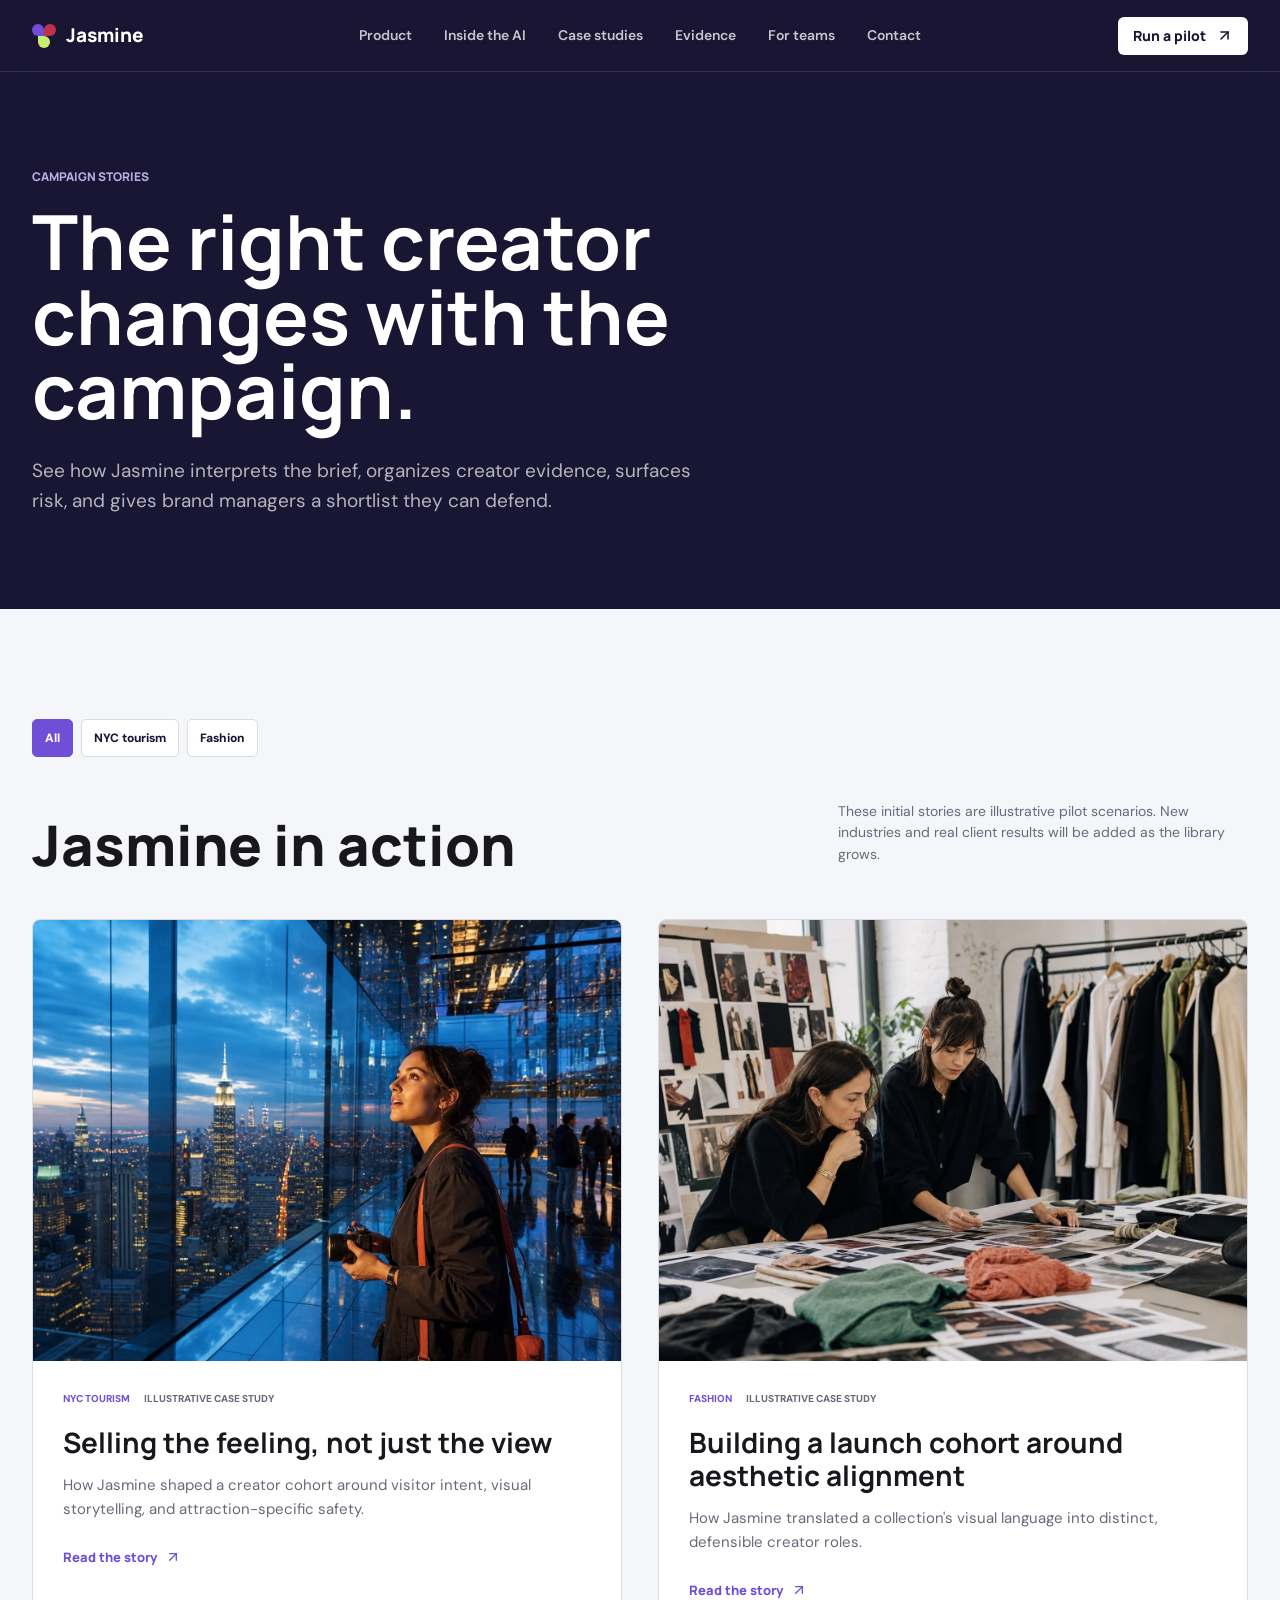
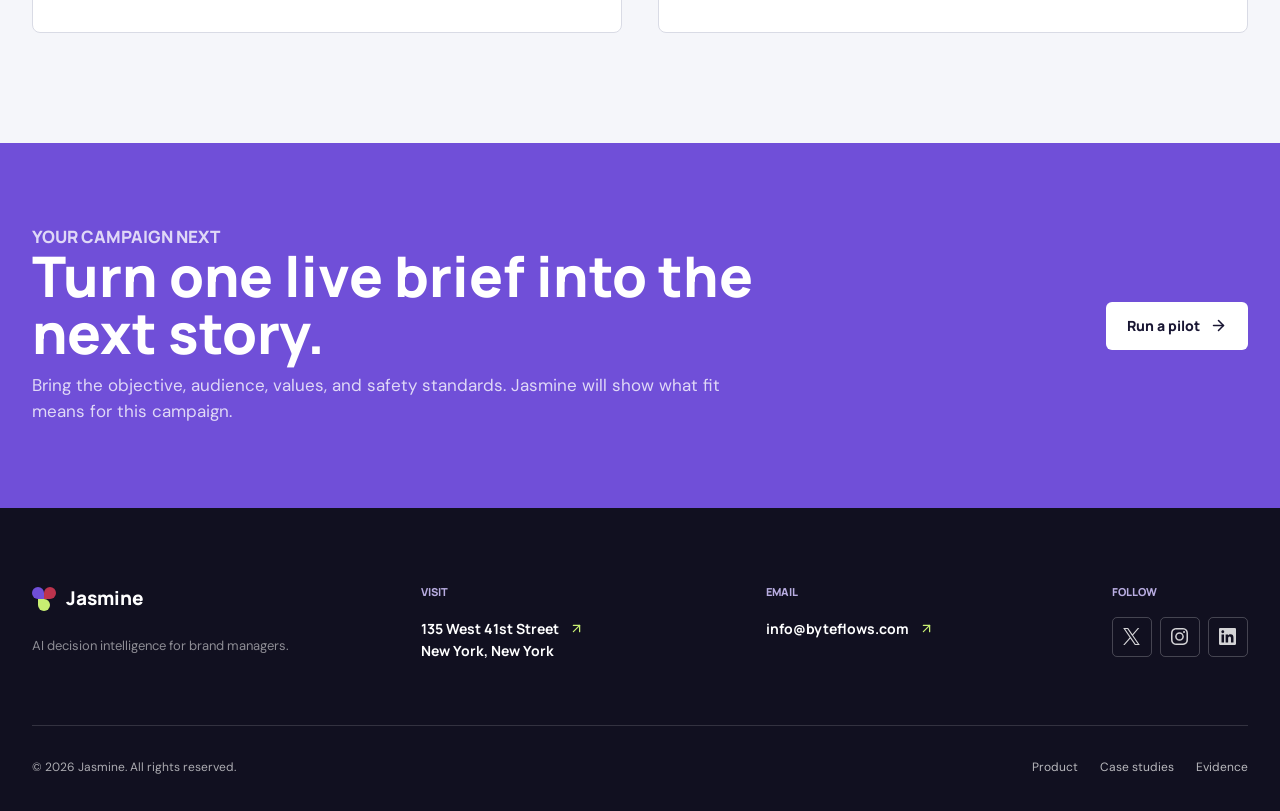
==== case-studies/index.html @ 97773540 "Add Jasmine case study library" ====
<!doctype html>
<html lang="en">
  <head>
    <meta charset="UTF-8" />
    <meta name="viewport" content="width=device-width, initial-scale=1.0" />
    <meta name="description" content="Explore illustrative Jasmine case studies showing how campaign context becomes an explainable creator shortlist." />
    <meta name="robots" content="index, follow" />
    <meta name="theme-color" content="#191633" />
    <meta property="og:type" content="website" />
    <meta property="og:title" content="Case Studies | Jasmine" />
    <meta property="og:description" content="Campaign stories about choosing creators for fit, audience relevance, and safety." />
    <meta property="og:image" content="https://ashehu.github.io/jasmine-ai/assets/case-studies/nyc-attraction-creator-fit.webp" />
    <meta name="twitter:card" content="summary_large_image" />
    <link rel="canonical" href="https://ashehu.github.io/jasmine-ai/case-studies/" />
    <title>Case Studies | Jasmine</title>
    <link rel="icon" href="data:image/svg+xml,%3Csvg xmlns='http://www.w3.org/2000/svg' viewBox='0 0 32 32'%3E%3Crect width='32' height='32' rx='6' fill='%23191633'/%3E%3Ccircle cx='12' cy='12' r='6' fill='%237c5ce6'/%3E%3Ccircle cx='21' cy='12' r='6' fill='%23e95770'/%3E%3Ccircle cx='16.5' cy='21' r='6' fill='%23c8ef72'/%3E%3C/svg%3E" />
    <link rel="preconnect" href="https://fonts.googleapis.com" />
    <link rel="preconnect" href="https://fonts.gstatic.com" crossorigin />
    <link href="https://fonts.googleapis.com/css2?family=DM+Sans:wght@400;500;600;700&amp;family=Manrope:wght@500;600;700;800&amp;display=swap" rel="stylesheet" />
    <link rel="stylesheet" href="../styles.css" />
    <script src="../assets/lucide.min.js" defer></script>
    <script src="../app.js" defer></script>
  </head>
  <body>
    <a class="skip-link" href="#cases">Skip to case studies</a>
    <header class="site-header" data-header>
      <a class="brand" href="../index.html" aria-label="Jasmine home">
        <span class="brand-mark" aria-hidden="true"><span></span><span></span><span></span></span>
        <span>Jasmine</span>
      </a>
      <button class="icon-button menu-button" type="button" data-menu-button aria-label="Open navigation" aria-expanded="false"><i data-lucide="menu"></i></button>
      <nav class="main-nav" data-nav aria-label="Primary navigation">
        <a href="../index.html#product">Product</a>
        <a href="../index.html#ai">Inside the AI</a>
        <a href="./" aria-current="page">Case studies</a>
        <a href="../index.html#evidence">Evidence</a>
        <a href="../index.html#partners">For teams</a>
        <a href="#contact">Contact</a>
      </nav>
      <a class="button button-small header-cta" href="mailto:info@byteflows.com?subject=Jasmine%20pilot%20request">Run a pilot <i data-lucide="arrow-up-right"></i></a>
    </header>

    <main>
      <section class="case-library-hero" aria-labelledby="library-title">
        <p class="eyebrow">Campaign stories</p>
        <h1 id="library-title">The right creator changes with the campaign.</h1>
        <p>See how Jasmine interprets the brief, organizes creator evidence, surfaces risk, and gives brand managers a shortlist they can defend.</p>
      </section>

      <section class="case-library-section" id="cases" aria-labelledby="cases-title">
        <div class="case-filter-bar" aria-label="Case-study industries">
          <a href="#cases">All</a>
          <a href="#tourism">NYC tourism</a>
          <a href="#fashion">Fashion</a>
        </div>

        <div class="case-library-intro reveal">
          <h2 id="cases-title">Jasmine in action</h2>
          <p>These initial stories are illustrative pilot scenarios. New industries and real client results will be added as the library grows.</p>
        </div>

        <div class="case-library-grid">
          <article class="case-card reveal" id="tourism">
            <a class="case-card-image" href="nyc-tourism.html" aria-label="Read the NYC tourism case study">
              <img src="../assets/case-studies/nyc-attraction-creator-fit.webp" alt="A visual storyteller inside a fictional immersive New York City attraction at blue hour" width="1448" height="1086" />
            </a>
            <div class="case-card-copy">
              <div class="case-card-meta"><span>NYC tourism</span><span>Illustrative case study</span></div>
              <h3><a href="nyc-tourism.html">Selling the feeling, not just the view</a></h3>
              <p>How Jasmine shaped a creator cohort around visitor intent, visual storytelling, and attraction-specific safety.</p>
              <a class="text-link" href="nyc-tourism.html">Read the story <i data-lucide="arrow-up-right"></i></a>
            </div>
          </article>

          <article class="case-card reveal" id="fashion">
            <a class="case-card-image" href="fashion.html" aria-label="Read the fashion case study">
              <img src="../assets/case-studies/fashion-aesthetic-fit.webp" alt="A fashion brand team reviewing creator portfolios and campaign imagery in a working studio" width="1448" height="1086" />
            </a>
            <div class="case-card-copy">
              <div class="case-card-meta"><span>Fashion</span><span>Illustrative case study</span></div>
              <h3><a href="fashion.html">Building a launch cohort around aesthetic alignment</a></h3>
              <p>How Jasmine translated a collection's visual language into distinct, defensible creator roles.</p>
              <a class="text-link" href="fashion.html">Read the story <i data-lucide="arrow-up-right"></i></a>
            </div>
          </article>
        </div>
      </section>

      <section class="case-next-section" aria-labelledby="library-cta-title">
        <div>
          <p class="eyebrow">Your campaign next</p>
          <h2 id="library-cta-title">Turn one live brief into the next story.</h2>
          <p>Bring the objective, audience, values, and safety standards. Jasmine will show what fit means for this campaign.</p>
        </div>
        <div class="case-next-actions">
          <a class="button button-light" href="mailto:info@byteflows.com?subject=Jasmine%20pilot%20request">Run a pilot <i data-lucide="arrow-right"></i></a>
        </div>
      </section>
    </main>

    <footer class="site-footer" id="contact">
      <div class="footer-main">
        <div class="footer-intro">
          <a class="brand footer-brand" href="../index.html"><span class="brand-mark" aria-hidden="true"><span></span><span></span><span></span></span><span>Jasmine</span></a>
          <p>AI decision intelligence for brand managers.</p>
        </div>
        <div class="footer-contact">
          <span class="footer-label">Visit</span>
          <a href="https://www.google.com/maps/search/?api=1&amp;query=135+West+41st+Street+New+York+New+York" target="_blank" rel="noreferrer"><address>135 West 41st Street<br />New York, New York</address><i data-lucide="arrow-up-right"></i></a>
        </div>
        <div class="footer-contact">
          <span class="footer-label">Email</span>
          <a href="mailto:info@byteflows.com">info@byteflows.com <i data-lucide="arrow-up-right"></i></a>
        </div>
        <div class="footer-social">
          <span class="footer-label">Follow</span>
          <div class="social-links" aria-label="Social media">
            <a href="https://x.com/jasmine_ai_fit" target="_blank" rel="noreferrer" aria-label="X"><img src="../assets/social-x.svg" alt="" /></a>
            <a href="https://www.instagram.com/jasmine_fit_ai/" target="_blank" rel="noreferrer" aria-label="Instagram"><img src="../assets/social-instagram.svg" alt="" /></a>
            <a href="https://www.linkedin.com/company/jasmine-fit-ai" target="_blank" rel="noreferrer" aria-label="LinkedIn"><img src="../assets/social-linkedin.svg" alt="" /></a>
          </div>
        </div>
      </div>
      <div class="footer-bottom">
        <p>&copy; 2026 Jasmine. All rights reserved.</p>
        <div><a href="../index.html#product">Product</a><a href="./">Case studies</a><a href="../index.html#evidence">Evidence</a></div>
      </div>
    </footer>
  </body>
</html>
---- styles.css ----
:root {
  --ink: #191633;
  --ink-soft: #2d2854;
  --purple: #704fd8;
  --purple-light: #b8ace0;
  --coral: #bd334d;
  --lime: #c8ef72;
  --paper: #f5f6fa;
  --white: #ffffff;
  --line: #d9dbe5;
  --muted: #69697a;
  --black: #17171d;
  --radius: 8px;
  --page: 1240px;
  --shadow: 0 22px 70px rgba(22, 18, 50, 0.15);
}

* {
  box-sizing: border-box;
}

html {
  scroll-behavior: smooth;
  scroll-padding-top: 78px;
}

body {
  margin: 0;
  background: var(--paper);
  color: var(--black);
  font-family: "DM Sans", Arial, sans-serif;
  font-size: 16px;
  line-height: 1.5;
  letter-spacing: 0;
}

body.dialog-open {
  overflow: hidden;
}

.skip-link {
  position: fixed;
  z-index: 100;
  top: 10px;
  left: 10px;
  padding: 10px 14px;
  color: var(--ink);
  background: var(--lime);
  border-radius: 4px;
  font-size: 13px;
  font-weight: 800;
  transform: translateY(-160%);
  transition: transform 140ms ease;
}

.skip-link:focus {
  transform: translateY(0);
}

button,
input,
select {
  font: inherit;
}

button,
a {
  -webkit-tap-highlight-color: transparent;
}

a {
  color: inherit;
  text-decoration: none;
}

button {
  color: inherit;
}

img {
  display: block;
  max-width: 100%;
}

h1,
h2,
h3,
p {
  margin-top: 0;
}

h1,
h2,
h3,
.brand,
.button,
.fit-score,
.stat-row strong,
.economics-row strong,
.market-proof strong {
  font-family: "Manrope", Arial, sans-serif;
  letter-spacing: 0;
}

h2 {
  margin-bottom: 24px;
  font-size: 56px;
  line-height: 1.02;
  font-weight: 800;
}

h3 {
  margin-bottom: 8px;
  font-size: 20px;
  line-height: 1.2;
}

.site-header {
  position: fixed;
  z-index: 50;
  top: 0;
  left: 0;
  display: grid;
  grid-template-columns: 1fr auto 1fr;
  align-items: center;
  width: 100%;
  min-height: 72px;
  padding: 0 32px;
  color: var(--white);
  background: rgba(25, 22, 51, 0.92);
  border-bottom: 1px solid rgba(255, 255, 255, 0.12);
  backdrop-filter: blur(16px);
  transition: min-height 180ms ease, background 180ms ease;
}

.site-header.scrolled {
  min-height: 62px;
  background: rgba(25, 22, 51, 0.98);
}

.brand {
  display: inline-flex;
  align-items: center;
  width: max-content;
  gap: 10px;
  font-size: 19px;
  font-weight: 800;
}

.brand-mark {
  position: relative;
  display: inline-block;
  width: 24px;
  height: 24px;
}

.brand-mark span {
  position: absolute;
  display: block;
  width: 12px;
  height: 12px;
  background: var(--purple);
}

.brand-mark span:nth-child(1) {
  top: 0;
  left: 0;
  border-radius: 50% 50% 0 50%;
}

.brand-mark span:nth-child(2) {
  right: 0;
  top: 0;
  border-radius: 50% 50% 50% 0;
  background: var(--coral);
}

.brand-mark span:nth-child(3) {
  left: 6px;
  bottom: 0;
  border-radius: 0 50% 50% 50%;
  background: var(--lime);
}

.main-nav {
  display: flex;
  align-items: center;
  gap: 32px;
  font-size: 14px;
  font-weight: 600;
}

.main-nav a {
  position: relative;
  padding: 8px 0;
  color: rgba(255, 255, 255, 0.76);
}

.main-nav a::after {
  position: absolute;
  right: 0;
  bottom: 2px;
  left: 0;
  height: 2px;
  content: "";
  background: var(--lime);
  transform: scaleX(0);
  transform-origin: left;
  transition: transform 180ms ease;
}

.main-nav a:hover,
.main-nav a:focus-visible {
  color: var(--white);
}

.main-nav a:hover::after,
.main-nav a:focus-visible::after {
  transform: scaleX(1);
}

.header-cta {
  justify-self: end;
}

.button {
  display: inline-flex;
  align-items: center;
  justify-content: center;
  min-height: 48px;
  padding: 0 20px;
  border: 1px solid transparent;
  border-radius: 6px;
  font-size: 14px;
  font-weight: 800;
  line-height: 1;
  cursor: pointer;
  transition: transform 180ms ease, background 180ms ease, border-color 180ms ease, color 180ms ease;
}

.button svg {
  width: 17px;
  height: 17px;
  margin-left: 10px;
  stroke-width: 2.2;
}

.button:hover {
  transform: translateY(-2px);
}

.button:focus-visible,
.icon-button:focus-visible,
.main-nav a:focus-visible,
summary:focus-visible,
.creator-summary:focus-visible {
  outline: 3px solid var(--lime);
  outline-offset: 3px;
}

.button-small {
  min-height: 38px;
  padding: 0 14px;
  color: var(--ink);
  background: var(--white);
}

.button-primary {
  color: var(--white);
  background: var(--purple);
}

.button-primary:hover {
  background: #6c4dd6;
}

.button-quiet {
  color: var(--white);
  background: transparent;
  border-color: rgba(255, 255, 255, 0.38);
}

.button-quiet:hover {
  border-color: var(--white);
}

.button-light {
  color: var(--ink);
  background: var(--white);
}

.button-secondary {
  color: var(--ink);
  background: var(--paper);
  border-color: var(--line);
}

.icon-button {
  display: inline-grid;
  width: 38px;
  height: 38px;
  padding: 0;
  place-items: center;
  background: transparent;
  border: 1px solid var(--line);
  border-radius: 6px;
  cursor: pointer;
}

.icon-button svg {
  width: 18px;
  height: 18px;
}

.menu-button {
  display: none;
  color: var(--white);
  border-color: rgba(255, 255, 255, 0.22);
}

.hero {
  position: relative;
  display: flex;
  min-height: 780px;
  padding: 150px 32px 112px;
  overflow: hidden;
  color: var(--white);
  background: var(--ink);
  align-items: center;
}

.hero::before,
.hero::after {
  position: absolute;
  content: "";
  pointer-events: none;
}

.hero::before {
  top: 72px;
  right: 8%;
  width: 1px;
  height: 100%;
  background: rgba(255, 255, 255, 0.09);
}

.hero::after {
  top: 42%;
  right: 0;
  width: 42%;
  height: 1px;
  background: rgba(255, 255, 255, 0.09);
}

.hero-rule {
  position: absolute;
  top: 72px;
  left: 0;
  width: 10px;
  height: calc(100% - 72px);
  background: var(--purple);
}

.hero-inner {
  position: relative;
  z-index: 1;
  display: grid;
  grid-template-columns: minmax(0, 1.25fr) minmax(360px, 0.75fr);
  gap: 96px;
  width: min(100%, var(--page));
  margin: 0 auto;
  align-items: end;
}

.eyebrow {
  margin-bottom: 20px;
  color: var(--purple-light);
  font-family: "Manrope", Arial, sans-serif;
  font-size: 12px;
  font-weight: 800;
  line-height: 1.2;
  text-transform: uppercase;
}

.eyebrow-dark {
  color: var(--purple);
}

.eyebrow-coral {
  color: var(--coral);
}

.hero h1 {
  margin: 0;
  font-size: 110px;
  font-weight: 800;
  line-height: 0.9;
}

.hero-statement {
  max-width: 760px;
  margin: 30px 0 22px;
  font-family: "Manrope", Arial, sans-serif;
  font-size: 48px;
  font-weight: 700;
  line-height: 1.04;
}

.hero-summary {
  max-width: 680px;
  margin-bottom: 34px;
  color: rgba(255, 255, 255, 0.7);
  font-size: 18px;
  line-height: 1.6;
}

.hero-actions {
  display: flex;
  gap: 12px;
  flex-wrap: wrap;
}

.hero-signal {
  display: grid;
  border-top: 1px solid rgba(255, 255, 255, 0.16);
}

.hero-signal div {
  display: grid;
  grid-template-columns: 48px 1fr;
  min-height: 86px;
  padding: 20px 0;
  border-bottom: 1px solid rgba(255, 255, 255, 0.16);
  align-items: center;
}

.hero-signal span {
  color: var(--purple-light);
  font-size: 13px;
  font-weight: 700;
}

.hero-signal strong {
  font-family: "Manrope", Arial, sans-serif;
  font-size: 20px;
}

.hero-next {
  position: absolute;
  z-index: 2;
  right: 32px;
  bottom: 0;
  display: flex;
  min-width: 340px;
  min-height: 62px;
  padding: 0 22px;
  color: var(--ink);
  background: var(--lime);
  align-items: center;
  justify-content: space-between;
  font-family: "Manrope", Arial, sans-serif;
  font-size: 14px;
  font-weight: 800;
}

.hero-next svg {
  width: 18px;
}

.product-section {
  padding: 110px 32px 120px;
  background: var(--paper);
}

.section-heading,
.evidence-header,
.workflow-heading {
  width: min(100%, var(--page));
  margin: 0 auto 48px;
}

.section-heading {
  display: grid;
  grid-template-columns: 1.3fr 0.7fr;
  gap: 80px;
  align-items: end;
}

.section-heading .eyebrow {
  grid-column: 1 / -1;
  margin-bottom: -42px;
}

.section-heading h2 {
  margin-bottom: 0;
}

.section-heading > p:last-child {
  margin-bottom: 8px;
  color: var(--muted);
  font-size: 18px;
  line-height: 1.55;
}

.product-shell {
  width: min(100%, var(--page));
  margin: 0 auto;
  overflow: hidden;
  background: var(--white);
  border: 1px solid #cfd1dc;
  border-radius: var(--radius);
  box-shadow: var(--shadow);
}

.demo-note {
  width: min(100%, var(--page));
  margin: 16px auto 0;
  color: var(--muted);
  font-size: 11px;
  text-align: right;
}

.product-topbar {
  display: flex;
  min-height: 58px;
  padding: 0 22px;
  color: var(--white);
  background: var(--ink);
  align-items: center;
  justify-content: space-between;
}

.product-brand,
.workspace-status {
  display: flex;
  align-items: center;
}

.product-brand {
  gap: 10px;
  font-family: "Manrope", Arial, sans-serif;
  font-size: 14px;
  font-weight: 700;
}

.product-mark {
  width: 18px;
  height: 18px;
  background: var(--purple);
  border: 5px solid #aa98ee;
  border-radius: 50%;
}

.workspace-status {
  gap: 8px;
  color: rgba(255, 255, 255, 0.72);
  font-size: 12px;
}

.workspace-status span {
  width: 8px;
  height: 8px;
  background: var(--lime);
  border-radius: 50%;
}

.product-layout {
  display: grid;
  grid-template-columns: 390px minmax(0, 1fr);
  min-height: 650px;
}

.brief-panel,
.results-panel {
  padding: 28px;
}

.brief-panel {
  background: #f7f7fa;
  border-right: 1px solid var(--line);
}

.panel-heading {
  display: flex;
  min-height: 56px;
  margin-bottom: 28px;
  align-items: flex-start;
  justify-content: space-between;
}

.step-label {
  display: block;
  margin-bottom: 6px;
  color: var(--purple);
  font-size: 11px;
  font-weight: 800;
  text-transform: uppercase;
}

.panel-heading h3 {
  margin-bottom: 0;
}

.field-group {
  min-width: 0;
  margin: 0 0 22px;
  padding: 0;
  border: 0;
}

.field-group legend {
  width: 100%;
  margin-bottom: 10px;
  font-size: 12px;
  font-weight: 700;
}

.segmented-control {
  display: grid;
  grid-template-columns: repeat(3, 1fr);
  height: 42px;
  overflow: hidden;
  background: #e9e9ef;
  border: 1px solid #d9d9e2;
  border-radius: 6px;
}

.segmented-control button {
  min-width: 0;
  padding: 0 8px;
  background: transparent;
  border: 0;
  border-right: 1px solid #d9d9e2;
  font-size: 12px;
  font-weight: 700;
  cursor: pointer;
}

.segmented-control button:last-child {
  border-right: 0;
}

.segmented-control button[aria-pressed="true"] {
  color: var(--white);
  background: var(--purple);
}

.select-row {
  display: grid;
  grid-template-columns: 1.4fr 0.8fr;
  gap: 10px;
}

.select-row label,
.dialog-form > label {
  display: grid;
  gap: 6px;
}

.select-row label > span,
.dialog-form label > span {
  color: var(--muted);
  font-size: 11px;
  font-weight: 700;
}

select,
input[type="text"],
input[type="email"] {
  width: 100%;
  height: 42px;
  padding: 0 12px;
  color: var(--black);
  background: var(--white);
  border: 1px solid #d4d5df;
  border-radius: 5px;
  outline: 0;
}

select:focus,
input:focus {
  border-color: var(--purple);
  box-shadow: 0 0 0 3px rgba(124, 92, 230, 0.14);
}

.choice-grid {
  display: grid;
  grid-template-columns: 1fr 1fr;
  gap: 8px;
}

.choice-grid label {
  position: relative;
}

.choice-grid input {
  position: absolute;
  opacity: 0;
}

.choice-grid span {
  display: flex;
  min-height: 36px;
  padding: 0 10px;
  color: #5f5d69;
  background: var(--white);
  border: 1px solid #d8d8e0;
  border-radius: 5px;
  align-items: center;
  justify-content: center;
  font-size: 11px;
  font-weight: 700;
  cursor: pointer;
}

.choice-grid input:checked + span {
  color: var(--purple);
  background: #f1edff;
  border-color: var(--purple);
}

.choice-grid input:focus-visible + span {
  outline: 3px solid var(--lime);
  outline-offset: 2px;
}

.safety-group {
  display: grid;
  gap: 8px;
}

.toggle-row {
  display: flex;
  min-height: 48px;
  padding: 8px 10px;
  background: var(--white);
  border: 1px solid #dedee6;
  border-radius: 5px;
  align-items: center;
  justify-content: space-between;
}

.toggle-row span {
  display: grid;
  gap: 1px;
}

.toggle-row strong,
.toggle-row small {
  font-size: 11px;
}

.toggle-row small {
  color: var(--muted);
}

.toggle-row input {
  width: 34px;
  height: 18px;
  margin: 0;
  accent-color: var(--purple);
}

.button-generate {
  width: 100%;
  color: var(--white);
  background: var(--ink);
}

.button-generate svg {
  margin: 0 10px 0 0;
}

.results-panel {
  position: relative;
  display: flex;
  flex-direction: column;
  min-width: 0;
}

.results-heading {
  padding-bottom: 20px;
  border-bottom: 1px solid var(--line);
}

.result-count {
  padding: 6px 9px;
  color: #4a4754;
  background: #eeeeF3;
  border-radius: 4px;
  font-size: 11px;
  font-weight: 700;
}

.creator-list {
  display: grid;
  gap: 10px;
}

.creator-row {
  overflow: hidden;
  background: var(--white);
  border: 1px solid var(--line);
  border-radius: 6px;
  transition: border-color 180ms ease, box-shadow 180ms ease;
}

.creator-row.selected {
  border-color: var(--purple);
  box-shadow: 0 0 0 1px var(--purple);
}

.creator-summary {
  display: grid;
  grid-template-columns: 48px minmax(130px, 1fr) 80px 54px 22px;
  gap: 14px;
  width: 100%;
  min-height: 78px;
  padding: 12px 14px;
  text-align: left;
  background: transparent;
  border: 0;
  align-items: center;
  cursor: pointer;
}

.creator-summary > svg {
  width: 18px;
  color: #8b8996;
  transition: transform 180ms ease;
}

.creator-row.selected .creator-summary > svg {
  transform: rotate(180deg);
}

.creator-avatar {
  display: grid;
  width: 48px;
  height: 48px;
  color: var(--white);
  border-radius: 50%;
  place-items: center;
  font-family: "Manrope", Arial, sans-serif;
  font-size: 13px;
  font-weight: 800;
}

.avatar-maya {
  background: #3b7b70;
}

.avatar-nia {
  background: #ce536b;
}

.avatar-theo {
  background: #395d96;
}

.creator-identity,
.creator-reach,
.fit-score {
  display: grid;
  min-width: 0;
}

.creator-identity strong,
.creator-reach strong {
  overflow: hidden;
  font-size: 13px;
  text-overflow: ellipsis;
  white-space: nowrap;
}

.creator-identity small,
.creator-reach small,
.fit-score small {
  color: var(--muted);
  font-size: 10px;
}

.creator-reach {
  text-align: right;
}

.fit-score {
  width: 48px;
  height: 48px;
  color: var(--ink);
  background: #eeebfa;
  border: 3px solid var(--purple);
  border-radius: 50%;
  place-content: center;
  text-align: center;
}

.fit-score strong {
  font-size: 14px;
  line-height: 1;
}

.creator-detail {
  display: none;
  grid-template-columns: 1fr 250px;
  gap: 18px;
  padding: 0 16px 16px 78px;
}

.creator-row.selected .creator-detail {
  display: grid;
}

.reason-list {
  display: flex;
  gap: 7px;
  flex-wrap: wrap;
}

.reason-list span {
  display: inline-flex;
  min-height: 28px;
  padding: 4px 8px;
  color: #393741;
  background: #f1f2f5;
  border-radius: 4px;
  align-items: center;
  font-size: 10px;
  font-weight: 600;
}

.reason-list svg {
  width: 12px;
  margin-right: 4px;
  color: #3c8b63;
}

.review-note {
  display: flex;
  min-height: 34px;
  padding: 6px 9px;
  color: #236345;
  background: #ecf7f0;
  border-left: 3px solid #54a978;
  align-items: center;
  font-size: 10px;
  font-weight: 700;
}

.review-note svg {
  width: 15px;
  margin-right: 6px;
}

.review-note-warn {
  color: #8a4a28;
  background: #fff2e8;
  border-color: #e59c64;
}

.decision-footer {
  display: flex;
  min-height: 50px;
  margin-top: auto;
  padding-top: 16px;
  color: var(--muted);
  border-top: 1px solid var(--line);
  align-items: center;
  justify-content: space-between;
  font-size: 11px;
}

.decision-footer div {
  display: flex;
  gap: 7px;
  align-items: center;
}

.decision-footer svg {
  width: 16px;
  color: var(--purple);
}

.analysis-progress {
  position: absolute;
  z-index: 4;
  inset: 106px 28px 28px;
  display: grid;
  padding: 0 56px;
  text-align: center;
  background: rgba(255, 255, 255, 0.96);
  place-content: center;
}

.analysis-progress[hidden] {
  display: none;
}

.analysis-line {
  width: 280px;
  height: 5px;
  margin: 0 auto 18px;
  overflow: hidden;
  background: #e5e3ec;
  border-radius: 3px;
}

.analysis-line span {
  display: block;
  width: 0;
  height: 100%;
  background: var(--purple);
}

.analysis-progress.active .analysis-line span {
  animation: analyze 1.45s ease forwards;
}

.analysis-progress p {
  margin: 0;
  color: var(--muted);
  font-size: 13px;
}

@keyframes analyze {
  to { width: 100%; }
}

.ai-section {
  padding: 120px 32px;
  background: #e8efe6;
}

.ai-layout {
  display: grid;
  grid-template-columns: minmax(360px, 0.82fr) minmax(0, 1.18fr);
  gap: 100px;
  width: min(100%, var(--page));
  margin: 0 auto;
  align-items: start;
}

.ai-intro h2 {
  max-width: 520px;
  font-size: 50px;
}

.ai-intro .lead {
  max-width: 520px;
  color: #556055;
  font-size: 18px;
}

.ai-principle,
.human-boundary {
  display: grid;
  grid-template-columns: 36px 1fr;
  gap: 14px;
  max-width: 520px;
  padding: 22px 0;
  border-top: 1px solid #bcc8ba;
  align-items: start;
}

.human-boundary {
  border-bottom: 1px solid #bcc8ba;
}

.ai-principle > svg,
.human-boundary > svg {
  width: 22px;
  height: 22px;
  margin-top: 2px;
  color: var(--purple);
}

.human-boundary > svg {
  color: #39735b;
}

.ai-principle p,
.human-boundary p {
  display: grid;
  gap: 4px;
  margin: 0;
  color: #5d675d;
  font-size: 13px;
}

.ai-principle strong,
.human-boundary strong {
  color: var(--black);
  font-family: "Manrope", Arial, sans-serif;
  font-size: 15px;
}

.ai-stages {
  border-top: 1px solid #aebcab;
}

.ai-stages article {
  display: grid;
  grid-template-columns: 42px 54px 1fr;
  gap: 18px;
  min-height: 190px;
  padding: 30px 0;
  border-bottom: 1px solid #aebcab;
  align-items: start;
}

.ai-number {
  padding-top: 12px;
  color: #667266;
  font-size: 11px;
  font-weight: 800;
}

.ai-stage-icon {
  display: grid;
  width: 48px;
  height: 48px;
  color: var(--white);
  background: var(--ink);
  border-radius: 6px;
  place-items: center;
}

.ai-stage-icon svg {
  width: 22px;
  height: 22px;
}

.ai-stages h3 {
  margin: 0 0 9px;
  font-size: 21px;
}

.ai-stages article > div:last-child > p {
  max-width: 600px;
  margin-bottom: 16px;
  color: #586258;
  font-size: 14px;
}

.signal-list {
  display: flex;
  gap: 7px;
  flex-wrap: wrap;
}

.signal-list span {
  padding: 5px 8px;
  color: #3f4e42;
  background: rgba(255, 255, 255, 0.6);
  border: 1px solid #bdc9ba;
  border-radius: 4px;
  font-size: 10px;
  font-weight: 800;
}

.problem-section {
  display: grid;
  grid-template-columns: minmax(360px, 0.9fr) minmax(520px, 1.1fr);
  min-height: 780px;
  background: var(--white);
}

.problem-image,
.partners-image {
  position: relative;
  min-height: 680px;
  overflow: hidden;
}

.problem-image img,
.partners-image img {
  width: 100%;
  height: 100%;
  object-fit: cover;
}

.problem-image img {
  object-position: 50% 58%;
}

.image-caption {
  position: absolute;
  right: 0;
  bottom: 0;
  padding: 11px 15px;
  color: var(--ink);
  background: var(--lime);
  font-family: "Manrope", Arial, sans-serif;
  font-size: 12px;
  font-weight: 800;
}

.problem-copy,
.partners-copy {
  display: flex;
  max-width: 760px;
  padding: 100px 8vw;
  flex-direction: column;
  justify-content: center;
}

.problem-copy h2 {
  font-size: 62px;
}

.lead {
  max-width: 620px;
  color: var(--muted);
  font-size: 20px;
  line-height: 1.55;
}

.pressure-list {
  display: grid;
  margin-top: 20px;
  border-top: 1px solid var(--line);
}

.pressure-list > div {
  display: grid;
  grid-template-columns: 44px 1fr;
  min-height: 74px;
  padding: 14px 0;
  border-bottom: 1px solid var(--line);
  align-items: start;
}

.pressure-list > div > span {
  padding-top: 2px;
  color: var(--coral);
  font-size: 12px;
  font-weight: 800;
}

.pressure-list p {
  display: grid;
  margin-bottom: 0;
  color: var(--muted);
  font-size: 14px;
}

.pressure-list strong {
  margin-bottom: 2px;
  color: var(--black);
  font-family: "Manrope", Arial, sans-serif;
  font-size: 16px;
}

.evidence-section {
  padding: 110px 32px;
  background: #f5e9ec;
}

.evidence-header {
  display: grid;
  grid-template-columns: 1.15fr 0.85fr;
  gap: 100px;
  align-items: end;
}

.evidence-header h2 {
  margin-bottom: 0;
}

.evidence-header > p {
  max-width: 520px;
  margin-bottom: 8px;
  color: #654f55;
  font-size: 18px;
}

.stat-row,
.economics-row,
.source-disclosure {
  width: min(100%, var(--page));
  margin-right: auto;
  margin-left: auto;
}

.stat-row {
  display: grid;
  grid-template-columns: repeat(3, 1fr);
  margin-top: 58px;
  border-top: 1px solid #cbb5bb;
  border-bottom: 1px solid #cbb5bb;
}

.stat-row article {
  min-height: 260px;
  padding: 42px;
  border-right: 1px solid #cbb5bb;
}

.stat-row article:last-child {
  border-right: 0;
}

.stat-row strong {
  display: block;
  margin-bottom: 20px;
  color: var(--coral);
  font-size: 72px;
  font-weight: 800;
  line-height: 1;
}

.stat-row p {
  max-width: 280px;
  margin: 0;
  color: #453a3d;
  font-size: 17px;
}

.economics-row {
  display: grid;
  grid-template-columns: 0.7fr 1fr 1fr 0.8fr;
  gap: 28px;
  padding: 38px 0;
  align-items: center;
  border-bottom: 1px solid #cbb5bb;
}

.economics-row p {
  margin: 0;
}

.economics-kicker {
  color: var(--coral);
  font-size: 12px;
  font-weight: 800;
  text-transform: uppercase;
}

.economics-row > div {
  display: grid;
  grid-template-columns: 82px 1fr;
  gap: 14px;
  align-items: center;
}

.economics-row strong {
  font-size: 34px;
}

.economics-row span,
.economics-close {
  color: #5f5155;
  font-size: 13px;
}

.economics-close {
  font-weight: 700;
  text-align: right;
}

.source-disclosure {
  margin-top: 18px;
  color: #59494e;
}

.source-disclosure summary {
  display: inline-flex;
  padding: 8px 0;
  align-items: center;
  font-size: 12px;
  font-weight: 800;
  cursor: pointer;
  list-style: none;
}

.source-disclosure summary::-webkit-details-marker {
  display: none;
}

.source-disclosure summary svg {
  width: 15px;
  margin-left: 6px;
  transition: transform 180ms ease;
}

.source-disclosure[open] summary svg {
  transform: rotate(180deg);
}

.source-disclosure > p {
  max-width: 800px;
  margin: 8px 0;
  font-size: 12px;
}

.source-links {
  display: flex;
  gap: 22px;
  margin-top: 12px;
}

.source-links a,
.market-proof a {
  display: inline-flex;
  align-items: center;
  font-size: 12px;
  font-weight: 800;
  text-decoration: underline;
  text-underline-offset: 3px;
}

.source-links svg,
.market-proof a svg {
  width: 13px;
  margin-left: 5px;
}

.workflow-section {
  padding: 120px 32px;
  color: var(--white);
  background: var(--ink);
}

.workflow-heading {
  display: grid;
  grid-template-columns: 0.8fr 1.2fr;
  gap: 60px;
  align-items: end;
}

.workflow-heading .eyebrow {
  margin-bottom: 8px;
}

.workflow-heading h2 {
  margin-bottom: 0;
}

.workflow-grid {
  display: grid;
  grid-template-columns: repeat(3, 1fr);
  width: min(100%, var(--page));
  margin: 70px auto 0;
  border-top: 1px solid rgba(255, 255, 255, 0.2);
  border-bottom: 1px solid rgba(255, 255, 255, 0.2);
}

.workflow-grid article {
  position: relative;
  min-height: 320px;
  padding: 40px;
  border-right: 1px solid rgba(255, 255, 255, 0.2);
}

.workflow-grid article:last-child {
  border-right: 0;
}

.workflow-number {
  display: block;
  margin-bottom: 50px;
  color: var(--purple-light);
  font-size: 12px;
  font-weight: 800;
}

.workflow-grid article > svg {
  width: 30px;
  height: 30px;
  margin-bottom: 22px;
  color: var(--lime);
}

.workflow-grid h3 {
  font-size: 22px;
}

.workflow-grid p {
  max-width: 300px;
  margin-bottom: 0;
  color: rgba(255, 255, 255, 0.62);
  font-size: 15px;
}

.market-proof {
  display: grid;
  grid-template-columns: 0.55fr 0.55fr 1.2fr;
  gap: 40px;
  width: min(100%, var(--page));
  margin: 60px auto 0;
  align-items: end;
}

.market-proof div {
  display: grid;
}

.market-proof strong {
  color: var(--purple-light);
  font-size: 38px;
  line-height: 1;
}

.market-proof span {
  margin-top: 8px;
  color: rgba(255, 255, 255, 0.55);
  font-size: 12px;
}

.market-proof p {
  margin: 0;
  font-size: 17px;
}

.market-proof a {
  grid-column: 3;
  color: var(--purple-light);
}

.partners-section {
  display: grid;
  grid-template-columns: 1.05fr 0.95fr;
  min-height: 800px;
  background: var(--white);
}

.partners-copy {
  max-width: none;
  padding-left: max(32px, calc((100vw - var(--page)) / 2));
}

.partners-copy h2 span {
  color: var(--purple);
}

.role-list {
  display: grid;
  margin-top: 24px;
  border-top: 1px solid var(--line);
}

.role-list article {
  display: grid;
  grid-template-columns: 150px 1fr;
  gap: 28px;
  min-height: 90px;
  padding: 22px 0;
  border-bottom: 1px solid var(--line);
}

.role-list span {
  color: var(--purple);
  font-family: "Manrope", Arial, sans-serif;
  font-size: 13px;
  font-weight: 800;
}

.role-list p {
  margin: 0;
  color: var(--muted);
  font-size: 14px;
}

.partners-image img {
  object-position: 51% 50%;
}

.image-statement {
  position: absolute;
  bottom: 0;
  left: 0;
  display: grid;
  min-width: 300px;
  padding: 20px 24px;
  color: var(--white);
  background: var(--ink);
}

.image-statement span {
  color: var(--purple-light);
  font-size: 11px;
  font-weight: 700;
  text-transform: uppercase;
}

.image-statement strong {
  font-family: "Manrope", Arial, sans-serif;
  font-size: 22px;
}

.text-link {
  display: inline-flex;
  width: max-content;
  color: var(--purple);
  align-items: center;
  font-family: "Manrope", Arial, sans-serif;
  font-size: 13px;
  font-weight: 800;
}

.text-link svg {
  width: 16px;
  height: 16px;
  margin-left: 8px;
  transition: transform 180ms ease;
}

.text-link:hover svg,
.text-link:focus-visible svg {
  transform: translateX(3px);
}

.case-preview-section,
.case-library-section {
  padding: 110px max(32px, calc((100vw - var(--page)) / 2));
  background: var(--paper);
}

.case-preview-heading {
  display: grid;
  grid-template-columns: 1.2fr 0.8fr;
  gap: 90px;
  margin-bottom: 52px;
  align-items: end;
}

.case-preview-heading h2 {
  max-width: 780px;
  margin: 0;
}

.case-preview-heading > div:last-child > p {
  max-width: 510px;
  margin-bottom: 22px;
  color: var(--muted);
  font-size: 17px;
  line-height: 1.6;
}

.case-preview-grid,
.case-library-grid {
  display: grid;
  grid-template-columns: repeat(2, minmax(0, 1fr));
  gap: 36px;
}

.case-card {
  min-width: 0;
  overflow: hidden;
  background: var(--white);
  border: 1px solid var(--line);
  border-radius: var(--radius);
}

.case-card-image {
  display: block;
  overflow: hidden;
  aspect-ratio: 4 / 3;
  background: var(--ink);
}

.case-card-image img {
  width: 100%;
  height: 100%;
  object-fit: cover;
  transition: transform 400ms ease;
}

.case-card-image:hover img,
.case-card-image:focus-visible img {
  transform: scale(1.025);
}

.case-card-copy {
  padding: 30px;
}

.case-card-meta {
  display: flex;
  gap: 14px;
  margin-bottom: 20px;
  color: var(--purple);
  font-size: 10px;
  font-weight: 800;
  text-transform: uppercase;
  flex-wrap: wrap;
}

.case-card-meta span + span {
  color: var(--muted);
}

.case-card h3 {
  max-width: 570px;
  margin-bottom: 14px;
  font-size: 28px;
  line-height: 1.18;
}

.case-card h3 a:hover,
.case-card h3 a:focus-visible {
  color: var(--purple);
}

.case-card-copy > p {
  max-width: 580px;
  margin-bottom: 24px;
  color: var(--muted);
  font-size: 15px;
  line-height: 1.6;
}

.case-library-hero {
  padding: 170px max(32px, calc((100vw - var(--page)) / 2)) 92px;
  color: var(--white);
  background: var(--ink);
}

.case-library-hero h1 {
  max-width: 900px;
  margin-bottom: 28px;
  font-size: 76px;
  line-height: 0.98;
}

.case-library-hero > p:last-child {
  max-width: 680px;
  margin: 0;
  color: rgba(255, 255, 255, 0.68);
  font-size: 19px;
  line-height: 1.6;
}

.case-filter-bar {
  display: flex;
  gap: 8px;
  margin-bottom: 44px;
  flex-wrap: wrap;
}

.case-filter-bar a {
  padding: 9px 12px;
  color: var(--ink);
  background: var(--white);
  border: 1px solid var(--line);
  border-radius: 5px;
  font-size: 12px;
  font-weight: 800;
}

.case-filter-bar a:first-child,
.case-filter-bar a:hover,
.case-filter-bar a:focus-visible {
  color: var(--white);
  background: var(--purple);
  border-color: var(--purple);
}

.case-library-intro {
  display: flex;
  gap: 40px;
  margin-bottom: 46px;
  align-items: end;
  justify-content: space-between;
}

.case-library-intro h2 {
  max-width: 720px;
  margin: 0;
}

.case-library-intro p {
  max-width: 410px;
  margin: 0 0 7px;
  color: var(--muted);
  font-size: 14px;
  line-height: 1.55;
}

.case-study-hero {
  position: relative;
  display: flex;
  min-height: 650px;
  height: min(760px, calc(100svh - 36px));
  padding: 128px max(32px, calc((100vw - var(--page)) / 2)) 62px;
  overflow: hidden;
  color: var(--white);
  align-items: flex-end;
}

.case-study-hero > img {
  position: absolute;
  inset: 0;
  width: 100%;
  height: 100%;
  object-fit: cover;
}

.case-study-hero::after {
  position: absolute;
  inset: 0;
  content: "";
  background: rgba(16, 14, 32, 0.54);
}

.case-study-hero-content {
  position: relative;
  z-index: 1;
  max-width: 980px;
}

.case-study-kicker {
  display: flex;
  gap: 14px;
  margin-bottom: 22px;
  color: var(--lime);
  font-size: 11px;
  font-weight: 800;
  text-transform: uppercase;
  flex-wrap: wrap;
}

.case-study-kicker span + span {
  color: rgba(255, 255, 255, 0.7);
}

.case-study-hero h1 {
  max-width: 950px;
  margin-bottom: 22px;
  font-size: 62px;
  line-height: 1.02;
}

.case-study-hero-content > p:last-child {
  max-width: 760px;
  margin: 0;
  color: rgba(255, 255, 255, 0.8);
  font-size: 19px;
  line-height: 1.55;
}

.case-study-disclosure {
  padding: 18px max(32px, calc((100vw - var(--page)) / 2));
  color: #4f4750;
  background: #f5e9ec;
  border-bottom: 1px solid #decbd0;
  font-size: 12px;
  line-height: 1.5;
}

.case-snapshot {
  display: grid;
  grid-template-columns: repeat(4, 1fr);
  padding: 0 max(32px, calc((100vw - var(--page)) / 2));
  background: var(--white);
  border-bottom: 1px solid var(--line);
}

.case-snapshot div {
  min-height: 126px;
  padding: 30px 24px;
  border-right: 1px solid var(--line);
}

.case-snapshot div:first-child {
  padding-left: 0;
}

.case-snapshot div:last-child {
  padding-right: 0;
  border-right: 0;
}

.case-snapshot span {
  display: block;
  margin-bottom: 9px;
  color: var(--purple);
  font-size: 10px;
  font-weight: 800;
  text-transform: uppercase;
}

.case-snapshot strong {
  display: block;
  font-family: "Manrope", Arial, sans-serif;
  font-size: 17px;
  line-height: 1.35;
}

.case-article {
  background: var(--paper);
}

.case-story-section {
  display: grid;
  grid-template-columns: minmax(220px, 0.38fr) minmax(0, 0.62fr);
  gap: 88px;
  width: min(calc(100% - 64px), 1080px);
  margin: 0 auto;
  padding: 92px 0;
  border-bottom: 1px solid var(--line);
}

.case-story-section:last-of-type {
  border-bottom: 0;
}

.case-story-heading h2 {
  margin-bottom: 0;
  font-size: 38px;
}

.case-story-copy > p {
  margin-bottom: 22px;
  color: #50505e;
  font-size: 17px;
  line-height: 1.75;
}

.case-story-copy > p:first-child {
  color: var(--black);
  font-size: 21px;
  line-height: 1.55;
}

.case-criteria,
.case-archetypes {
  display: grid;
  margin-top: 34px;
  border-top: 1px solid var(--line);
}

.case-criteria article,
.case-archetypes article {
  display: grid;
  grid-template-columns: 48px minmax(140px, 0.4fr) minmax(0, 0.6fr);
  gap: 20px;
  min-height: 108px;
  padding: 23px 0;
  border-bottom: 1px solid var(--line);
  align-items: start;
}

.case-criteria span,
.case-archetypes span {
  color: var(--coral);
  font-size: 11px;
  font-weight: 800;
}

.case-criteria strong,
.case-archetypes strong {
  font-family: "Manrope", Arial, sans-serif;
  font-size: 16px;
}

.case-criteria p,
.case-archetypes p {
  margin: 0;
  color: var(--muted);
  font-size: 14px;
  line-height: 1.55;
}

.case-decision {
  margin-top: 36px;
  padding: 28px;
  color: var(--white);
  background: var(--ink);
  border-left: 6px solid var(--lime);
}

.case-decision span {
  display: block;
  margin-bottom: 9px;
  color: var(--lime);
  font-size: 10px;
  font-weight: 800;
  text-transform: uppercase;
}

.case-decision strong {
  display: block;
  max-width: 690px;
  font-family: "Manrope", Arial, sans-serif;
  font-size: 24px;
  line-height: 1.35;
}

.case-measures {
  display: grid;
  grid-template-columns: repeat(2, 1fr);
  gap: 1px;
  margin-top: 34px;
  background: var(--line);
  border: 1px solid var(--line);
}

.case-measures div {
  min-height: 126px;
  padding: 24px;
  background: var(--white);
}

.case-measures span {
  display: block;
  margin-bottom: 9px;
  color: var(--purple);
  font-size: 10px;
  font-weight: 800;
  text-transform: uppercase;
}

.case-measures strong {
  display: block;
  font-family: "Manrope", Arial, sans-serif;
  font-size: 17px;
  line-height: 1.35;
}

.case-next-section {
  display: grid;
  grid-template-columns: 1fr auto;
  gap: 60px;
  padding: 84px max(32px, calc((100vw - var(--page)) / 2));
  color: var(--white);
  background: var(--purple);
  align-items: center;
}

.case-next-section h2 {
  max-width: 760px;
  margin-bottom: 12px;
}

.case-next-section p {
  max-width: 690px;
  margin: 0;
  color: rgba(255, 255, 255, 0.78);
  font-size: 17px;
}

.case-next-actions {
  display: flex;
  gap: 10px;
  flex-wrap: wrap;
}

.pilot-section {
  display: grid;
  grid-template-columns: 1.1fr 0.9fr;
  gap: 90px;
  padding: 110px max(32px, calc((100vw - var(--page)) / 2));
  color: var(--white);
  background: var(--purple);
  align-items: center;
}

.pilot-content h2 {
  max-width: 700px;
  margin-bottom: 20px;
}

.pilot-content > p:not(.eyebrow) {
  max-width: 630px;
  margin-bottom: 32px;
  color: rgba(255, 255, 255, 0.78);
  font-size: 18px;
}

.pilot-content .eyebrow {
  color: var(--lime);
}

.pilot-steps {
  display: grid;
  border-top: 1px solid rgba(255, 255, 255, 0.35);
}

.pilot-steps div {
  display: grid;
  grid-template-columns: 50px 1fr;
  min-height: 82px;
  border-bottom: 1px solid rgba(255, 255, 255, 0.35);
  align-items: center;
}

.pilot-steps span {
  color: var(--lime);
  font-size: 12px;
  font-weight: 800;
}

.pilot-steps strong {
  font-family: "Manrope", Arial, sans-serif;
  font-size: 18px;
}

.site-footer {
  padding: 76px max(32px, calc((100vw - var(--page)) / 2)) 28px;
  color: rgba(255, 255, 255, 0.65);
  background: #111020;
}

.footer-brand {
  color: var(--white);
}

.footer-main {
  display: grid;
  grid-template-columns: 1.15fr 1fr 1fr auto;
  gap: 60px;
  padding-bottom: 64px;
}

.footer-intro p {
  max-width: 260px;
  margin: 18px 0 0;
  color: rgba(255, 255, 255, 0.52);
  font-size: 13px;
}

.footer-label {
  display: block;
  margin-bottom: 16px;
  color: var(--purple-light);
  font-family: "Manrope", Arial, sans-serif;
  font-size: 11px;
  font-weight: 800;
  text-transform: uppercase;
}

.footer-contact > a {
  display: inline-flex;
  gap: 10px;
  color: var(--white);
  align-items: flex-start;
  font-family: "Manrope", Arial, sans-serif;
  font-size: 14px;
  font-weight: 700;
  line-height: 1.55;
}

.footer-contact address {
  font-style: normal;
}

.footer-contact svg {
  width: 15px;
  height: 15px;
  margin-top: 3px;
  color: var(--lime);
}

.social-links {
  display: flex;
  gap: 8px;
}

.social-links a {
  display: grid;
  width: 40px;
  height: 40px;
  border: 1px solid rgba(255, 255, 255, 0.22);
  border-radius: 5px;
  place-items: center;
  transition: background 180ms ease, border-color 180ms ease, transform 180ms ease;
}

.social-links a:hover,
.social-links a:focus-visible {
  background: var(--purple);
  border-color: var(--purple);
  transform: translateY(-2px);
}

.social-links img {
  width: 17px;
  height: 17px;
  filter: brightness(0) invert(1);
  opacity: 0.82;
}

.social-links a:hover img,
.social-links a:focus-visible img {
  opacity: 1;
}

.footer-bottom {
  display: flex;
  min-height: 58px;
  padding-top: 24px;
  border-top: 1px solid rgba(255, 255, 255, 0.14);
  align-items: center;
  justify-content: space-between;
}

.footer-bottom p {
  margin: 0;
  font-size: 12px;
}

.footer-bottom > div {
  display: flex;
  gap: 22px;
}

.footer-bottom a,
.footer-bottom button {
  padding: 0;
  color: rgba(255, 255, 255, 0.7);
  background: transparent;
  border: 0;
  font-size: 12px;
  cursor: pointer;
}

.pilot-dialog {
  width: min(92vw, 540px);
  max-height: 92vh;
  padding: 0;
  overflow: auto;
  background: var(--white);
  border: 0;
  border-radius: var(--radius);
  box-shadow: 0 30px 100px rgba(14, 12, 35, 0.4);
}

.pilot-dialog::backdrop {
  background: rgba(17, 14, 40, 0.72);
  backdrop-filter: blur(6px);
}

.dialog-form,
.dialog-success {
  position: relative;
  padding: 46px;
}

.dialog-form h2,
.dialog-success h2 {
  margin-bottom: 10px;
  font-size: 38px;
}

.dialog-form > p:not(.eyebrow),
.dialog-success p {
  margin-bottom: 28px;
  color: var(--muted);
}

.dialog-form > label {
  margin-bottom: 14px;
}

.dialog-close {
  position: absolute;
  top: 18px;
  right: 18px;
}

.dialog-submit {
  width: 100%;
  margin-top: 12px;
}

.dialog-success {
  text-align: center;
}

.dialog-success > span {
  display: grid;
  width: 54px;
  height: 54px;
  margin: 0 auto 22px;
  color: var(--ink);
  background: var(--lime);
  border-radius: 50%;
  place-items: center;
}

.dialog-success > span svg {
  width: 24px;
}

.dialog-success-actions {
  display: flex;
  gap: 10px;
  justify-content: center;
}

.toast {
  position: fixed;
  z-index: 80;
  right: 24px;
  bottom: 24px;
  padding: 13px 16px;
  color: var(--white);
  background: var(--ink);
  border-left: 4px solid var(--lime);
  border-radius: 4px;
  box-shadow: var(--shadow);
  font-size: 13px;
  font-weight: 700;
  opacity: 0;
  transform: translateY(16px);
  pointer-events: none;
  transition: opacity 180ms ease, transform 180ms ease;
}

.toast.visible {
  opacity: 1;
  transform: translateY(0);
}

.reveal {
  opacity: 0;
  transform: translateY(18px);
  transition: opacity 600ms ease, transform 600ms ease;
}

.reveal.visible {
  opacity: 1;
  transform: translateY(0);
}

@media (prefers-reduced-motion: reduce) {
  *,
  *::before,
  *::after {
    scroll-behavior: auto !important;
    animation-duration: 0.01ms !important;
    animation-iteration-count: 1 !important;
    transition-duration: 0.01ms !important;
  }

  .reveal {
    opacity: 1;
    transform: none;
  }
}

@media (max-width: 1050px) {
  h2 {
    font-size: 46px;
  }

  .site-header {
    grid-template-columns: 1fr auto;
  }

  .main-nav {
    position: absolute;
    top: 72px;
    right: 20px;
    display: none;
    width: 220px;
    padding: 14px;
    background: var(--ink);
    border: 1px solid rgba(255, 255, 255, 0.14);
    border-radius: 6px;
    box-shadow: var(--shadow);
    flex-direction: column;
    align-items: stretch;
    gap: 0;
  }

  .main-nav.open {
    display: flex;
  }

  .main-nav a {
    padding: 12px;
  }

  .header-cta {
    display: none;
  }

  .menu-button {
    display: inline-grid;
  }

  .hero {
    min-height: 720px;
  }

  .hero-inner {
    grid-template-columns: 1fr 320px;
    gap: 52px;
  }

  .hero h1 {
    font-size: 86px;
  }

  .hero-statement {
    font-size: 40px;
  }

  .product-layout {
    grid-template-columns: 340px minmax(0, 1fr);
  }

  .ai-layout {
    grid-template-columns: minmax(320px, 0.8fr) minmax(0, 1.2fr);
    gap: 54px;
  }

  .ai-intro h2 {
    font-size: 44px;
  }

  .footer-main {
    grid-template-columns: 1fr 1fr;
  }

  .creator-detail {
    grid-template-columns: 1fr;
    padding-left: 16px;
  }

  .problem-section,
  .partners-section {
    grid-template-columns: 0.85fr 1.15fr;
  }

  .problem-copy,
  .partners-copy {
    padding: 72px 6vw;
  }

  .problem-copy h2 {
    font-size: 48px;
  }

  .case-study-hero h1 {
    font-size: 54px;
  }

  .case-preview-heading {
    gap: 50px;
  }

  .case-story-section {
    gap: 54px;
  }

  .stat-row article {
    padding: 32px;
  }

  .economics-row {
    grid-template-columns: 1fr 1fr;
  }

  .economics-kicker,
  .economics-close {
    grid-column: 1 / -1;
  }

  .economics-close {
    text-align: left;
  }
}

@media (max-width: 800px) {
  h2 {
    font-size: 40px;
  }

  .site-header {
    min-height: 64px;
    padding: 0 20px;
  }

  .main-nav {
    top: 64px;
  }

  .hero {
    min-height: 760px;
    padding: 116px 20px 100px;
    align-items: flex-start;
  }

  .hero-rule {
    top: 64px;
    width: 6px;
    height: calc(100% - 64px);
  }

  .hero-inner {
    grid-template-columns: 1fr;
    gap: 50px;
  }

  .hero h1 {
    font-size: 68px;
  }

  .hero-statement {
    font-size: 36px;
  }

  .hero-summary {
    font-size: 16px;
  }

  .hero-signal {
    grid-template-columns: repeat(3, 1fr);
  }

  .hero-signal div {
    display: flex;
    min-height: 100px;
    padding: 14px;
    border: 1px solid rgba(255, 255, 255, 0.16);
    border-right: 0;
    flex-direction: column;
    align-items: flex-start;
    justify-content: center;
  }

  .hero-signal div:last-child {
    border-right: 1px solid rgba(255, 255, 255, 0.16);
  }

  .hero-signal strong {
    margin-top: 8px;
    font-size: 14px;
  }

  .hero-next {
    right: 0;
    min-width: 280px;
  }

  .product-section,
  .ai-section,
  .evidence-section,
  .workflow-section {
    padding: 84px 20px;
  }

  .section-heading,
  .evidence-header,
  .workflow-heading {
    grid-template-columns: 1fr;
    gap: 20px;
  }

  .section-heading .eyebrow {
    margin-bottom: 0;
  }

  .product-layout {
    grid-template-columns: 1fr;
  }

  .demo-note {
    text-align: left;
  }

  .ai-layout {
    grid-template-columns: 1fr;
    gap: 60px;
  }

  .ai-intro h2 {
    font-size: 40px;
  }

  .brief-panel {
    border-right: 0;
    border-bottom: 1px solid var(--line);
  }

  .problem-section,
  .partners-section {
    grid-template-columns: 1fr;
  }

  .problem-image,
  .partners-image {
    min-height: 600px;
  }

  .problem-copy,
  .partners-copy {
    max-width: none;
    padding: 78px 24px;
  }

  .stat-row,
  .workflow-grid {
    grid-template-columns: 1fr;
  }

  .stat-row article,
  .workflow-grid article {
    min-height: auto;
    border-right: 0;
    border-bottom: 1px solid #cbb5bb;
  }

  .stat-row article:last-child,
  .workflow-grid article:last-child {
    border-bottom: 0;
  }

  .workflow-grid article {
    border-bottom-color: rgba(255, 255, 255, 0.2);
  }

  .market-proof {
    grid-template-columns: 1fr 1fr;
  }

  .market-proof p,
  .market-proof a {
    grid-column: 1 / -1;
  }

  .pilot-section {
    grid-template-columns: 1fr;
    padding: 84px 24px;
  }

  .case-preview-section,
  .case-library-section {
    padding: 84px 20px;
  }

  .case-preview-heading,
  .case-library-intro,
  .case-story-section,
  .case-next-section {
    grid-template-columns: 1fr;
  }

  .case-library-intro {
    display: grid;
  }

  .case-preview-heading,
  .case-library-intro {
    gap: 22px;
  }

  .case-library-hero {
    padding: 134px 20px 74px;
  }

  .case-library-hero h1 {
    font-size: 58px;
  }

  .case-study-hero {
    min-height: 620px;
    height: min(700px, calc(100svh - 24px));
    padding: 112px 24px 50px;
  }

  .case-study-hero h1 {
    font-size: 46px;
  }

  .case-snapshot {
    grid-template-columns: repeat(2, 1fr);
    padding: 0 20px;
  }

  .case-snapshot div,
  .case-snapshot div:first-child,
  .case-snapshot div:last-child {
    padding: 24px 18px;
    border-right: 1px solid var(--line);
    border-bottom: 1px solid var(--line);
  }

  .case-snapshot div:nth-child(2n) {
    border-right: 0;
  }

  .case-snapshot div:nth-last-child(-n + 2) {
    border-bottom: 0;
  }

  .case-story-section {
    width: calc(100% - 40px);
    gap: 28px;
    padding: 72px 0;
  }

  .case-next-section {
    gap: 32px;
    padding: 72px 24px;
  }

  .site-footer {
    padding: 64px 24px 26px;
  }

  .footer-main {
    gap: 44px 28px;
    padding-bottom: 48px;
  }

  .footer-bottom {
    gap: 20px;
    align-items: flex-start;
    flex-direction: column;
  }
}

@media (max-width: 560px) {
  h2 {
    font-size: 34px;
  }

  .hero {
    min-height: 750px;
  }

  .hero h1 {
    font-size: 58px;
  }

  .hero-statement {
    font-size: 32px;
  }

  .hero-actions {
    display: grid;
  }

  .hero-actions .button {
    width: 100%;
  }

  .hero-signal div {
    min-width: 0;
    padding: 10px;
  }

  .hero-signal strong {
    font-size: 12px;
  }

  .hero-next {
    left: 6px;
    width: calc(100% - 6px);
    min-width: 0;
  }

  .product-section {
    padding-right: 12px;
    padding-left: 12px;
  }

  .brief-panel,
  .results-panel {
    padding: 20px 16px;
  }

  .product-topbar {
    padding: 0 14px;
  }

  .workspace-status {
    display: none;
  }

  .select-row,
  .choice-grid {
    grid-template-columns: 1fr;
  }

  .creator-summary {
    grid-template-columns: 42px minmax(110px, 1fr) 48px 18px;
    gap: 9px;
    padding: 10px;
  }

  .creator-avatar {
    width: 42px;
    height: 42px;
  }

  .creator-reach {
    display: none;
  }

  .fit-score {
    width: 42px;
    height: 42px;
  }

  .creator-detail {
    padding: 0 10px 12px;
  }

  .decision-footer {
    display: grid;
    gap: 8px;
  }

  .ai-intro h2 {
    font-size: 34px;
  }

  .ai-stages article {
    grid-template-columns: 32px 44px 1fr;
    gap: 10px;
    min-height: 0;
    padding: 26px 0;
  }

  .ai-stage-icon {
    width: 40px;
    height: 40px;
  }

  .ai-stage-icon svg {
    width: 19px;
    height: 19px;
  }

  .ai-stages h3 {
    font-size: 18px;
  }

  .problem-image,
  .partners-image {
    min-height: 480px;
  }

  .problem-copy h2 {
    font-size: 38px;
  }

  .stat-row article {
    padding: 30px 10px;
  }

  .stat-row strong {
    font-size: 60px;
  }

  .economics-row {
    grid-template-columns: 1fr;
  }

  .economics-kicker,
  .economics-close {
    grid-column: auto;
  }

  .source-links {
    flex-direction: column;
    gap: 8px;
  }

  .workflow-grid article {
    padding: 32px 10px;
  }

  .workflow-number {
    margin-bottom: 36px;
  }

  .market-proof {
    gap: 32px 18px;
  }

  .market-proof strong {
    font-size: 30px;
  }

  .case-preview-grid,
  .case-library-grid {
    grid-template-columns: 1fr;
  }

  .case-card-copy {
    padding: 24px 20px;
  }

  .case-card h3 {
    font-size: 24px;
  }

  .case-library-hero h1 {
    font-size: 46px;
  }

  .case-library-hero > p:last-child,
  .case-study-hero-content > p:last-child {
    font-size: 16px;
  }

  .case-study-hero {
    min-height: 600px;
    padding-right: 20px;
    padding-left: 20px;
  }

  .case-study-hero h1 {
    font-size: 36px;
  }

  .case-study-hero > img {
    object-position: 60% 50%;
  }

  .case-snapshot {
    grid-template-columns: 1fr;
  }

  .case-snapshot div,
  .case-snapshot div:first-child,
  .case-snapshot div:last-child,
  .case-snapshot div:nth-child(2n),
  .case-snapshot div:nth-last-child(-n + 2) {
    min-height: 0;
    padding: 21px 0;
    border-right: 0;
    border-bottom: 1px solid var(--line);
  }

  .case-snapshot div:last-child {
    border-bottom: 0;
  }

  .case-story-section {
    width: calc(100% - 32px);
    padding: 60px 0;
  }

  .case-story-heading h2 {
    font-size: 32px;
  }

  .case-story-copy > p:first-child {
    font-size: 19px;
  }

  .case-story-copy > p {
    font-size: 16px;
  }

  .case-criteria article,
  .case-archetypes article {
    grid-template-columns: 34px 1fr;
    gap: 10px 14px;
  }

  .case-criteria p,
  .case-archetypes p {
    grid-column: 2;
  }

  .case-decision {
    padding: 24px 20px;
  }

  .case-decision strong {
    font-size: 20px;
  }

  .case-measures {
    grid-template-columns: 1fr;
  }

  .case-next-actions {
    display: grid;
  }

  .role-list article {
    grid-template-columns: 1fr;
    gap: 8px;
  }

  .footer-main {
    grid-template-columns: 1fr;
  }

  .footer-bottom > div {
    gap: 14px;
    flex-wrap: wrap;
  }

  .dialog-success-actions {
    display: grid;
  }

  .dialog-form,
  .dialog-success {
    padding: 40px 22px 26px;
  }

  .dialog-form h2,
  .dialog-success h2 {
    font-size: 32px;
  }
}
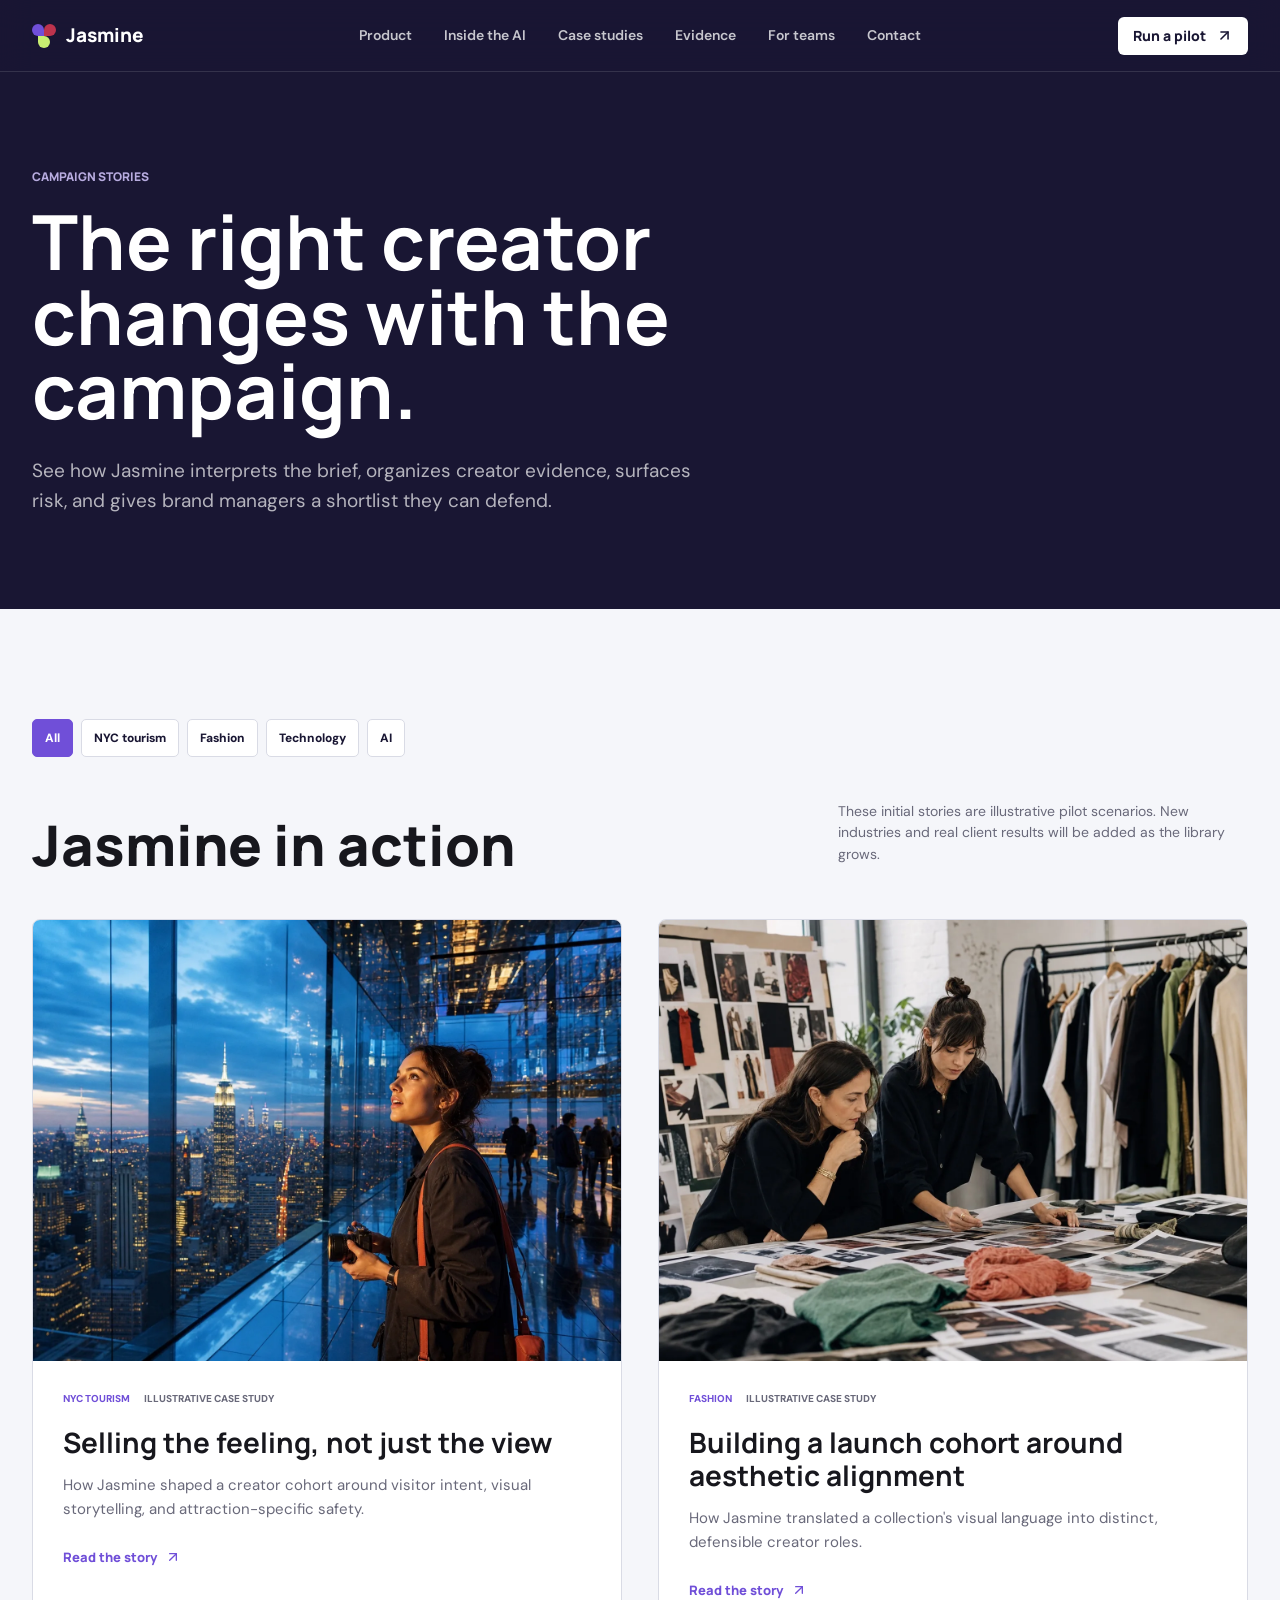
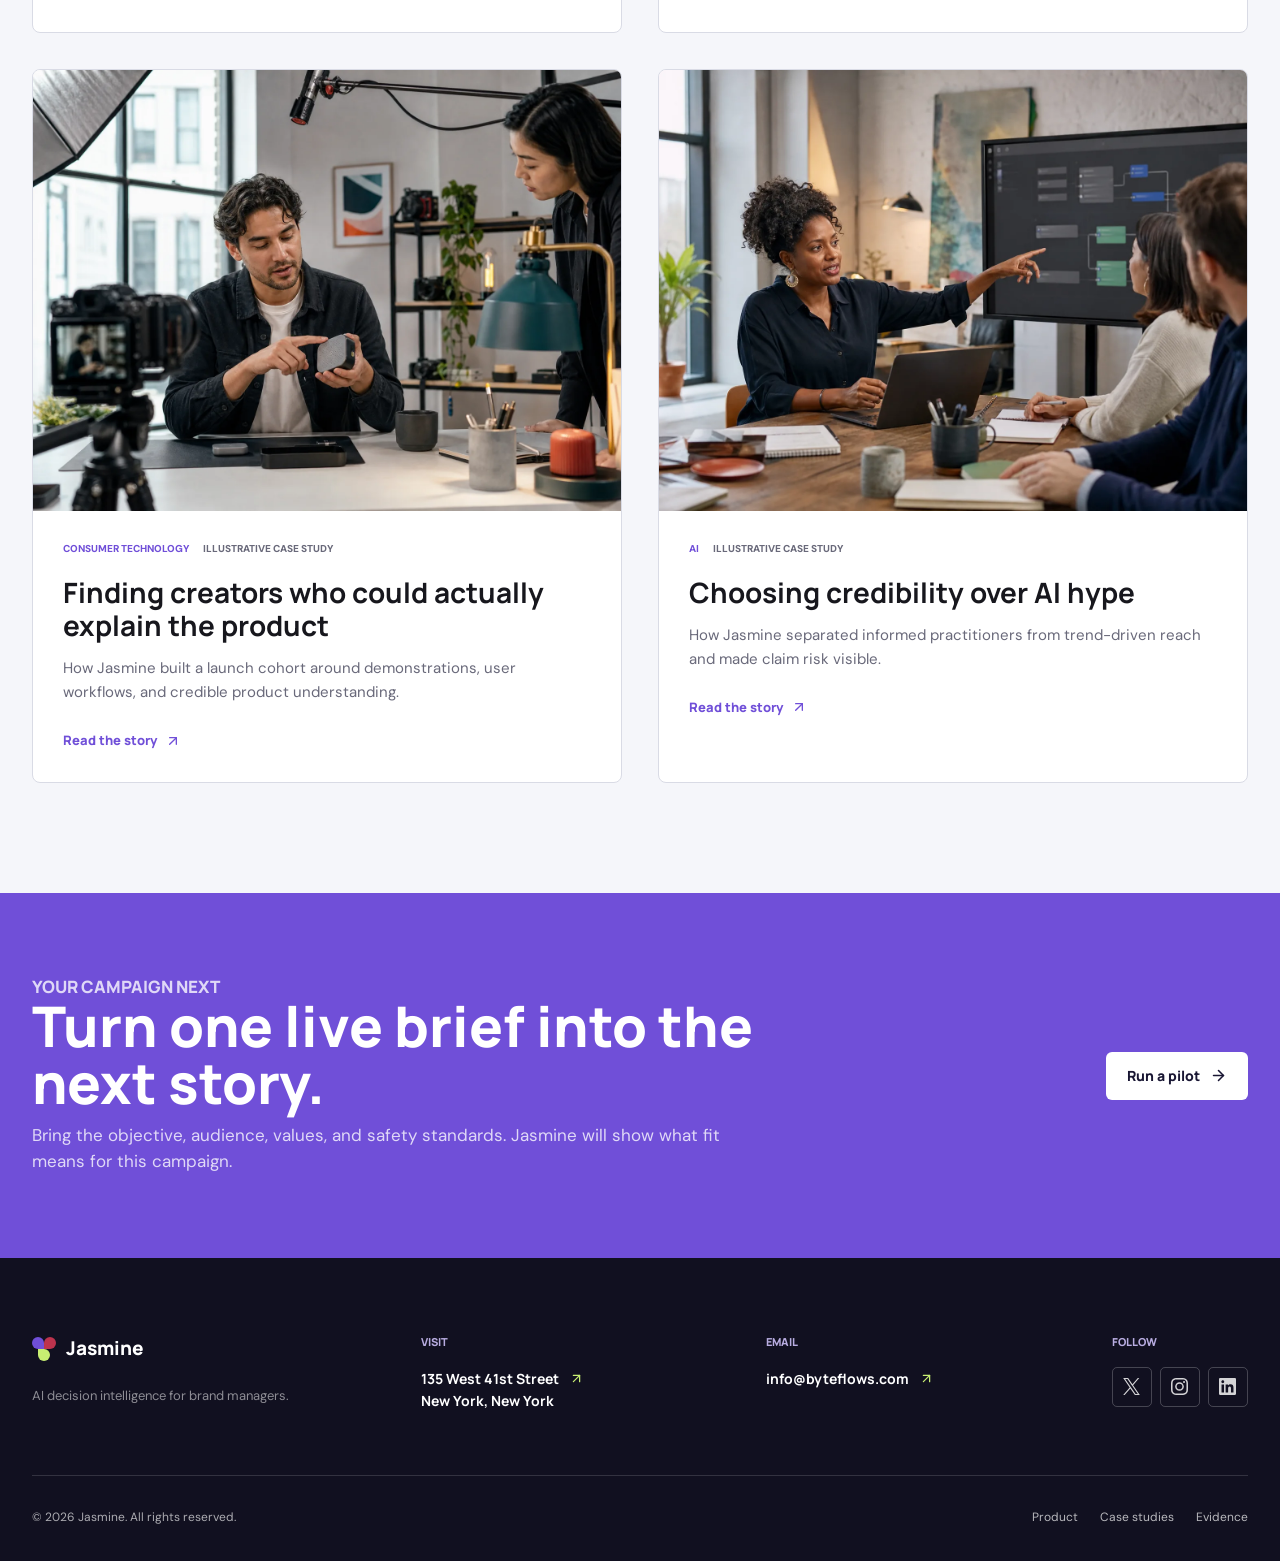
==== commit 1693fc33: "Add technology and AI case studies" ====
--- a/case-studies/index.html
+++ b/case-studies/index.html
@@ -52,6 +52,8 @@
           <a href="#cases">All</a>
           <a href="#tourism">NYC tourism</a>
           <a href="#fashion">Fashion</a>
+          <a href="#technology">Technology</a>
+          <a href="#ai">AI</a>
         </div>
 
         <div class="case-library-intro reveal">
@@ -81,6 +83,30 @@
               <h3><a href="fashion.html">Building a launch cohort around aesthetic alignment</a></h3>
               <p>How Jasmine translated a collection's visual language into distinct, defensible creator roles.</p>
               <a class="text-link" href="fashion.html">Read the story <i data-lucide="arrow-up-right"></i></a>
+            </div>
+          </article>
+
+          <article class="case-card reveal" id="technology">
+            <a class="case-card-image" href="consumer-technology.html" aria-label="Read the consumer technology case study">
+              <img src="../assets/case-studies/consumer-tech-product-demo.webp" alt="A technology creator recording a hands-on demonstration of a fictional consumer device" width="1448" height="1086" loading="lazy" />
+            </a>
+            <div class="case-card-copy">
+              <div class="case-card-meta"><span>Consumer technology</span><span>Illustrative case study</span></div>
+              <h3><a href="consumer-technology.html">Finding creators who could actually explain the product</a></h3>
+              <p>How Jasmine built a launch cohort around demonstrations, user workflows, and credible product understanding.</p>
+              <a class="text-link" href="consumer-technology.html">Read the story <i data-lucide="arrow-up-right"></i></a>
+            </div>
+          </article>
+
+          <article class="case-card reveal" id="ai">
+            <a class="case-card-image" href="ai.html" aria-label="Read the AI case study">
+              <img src="../assets/case-studies/ai-credible-practitioners.webp" alt="An AI practitioner explaining a practical workflow to professionals" width="1448" height="1086" loading="lazy" />
+            </a>
+            <div class="case-card-copy">
+              <div class="case-card-meta"><span>AI</span><span>Illustrative case study</span></div>
+              <h3><a href="ai.html">Choosing credibility over AI hype</a></h3>
+              <p>How Jasmine separated informed practitioners from trend-driven reach and made claim risk visible.</p>
+              <a class="text-link" href="ai.html">Read the story <i data-lucide="arrow-up-right"></i></a>
             </div>
           </article>
         </div>
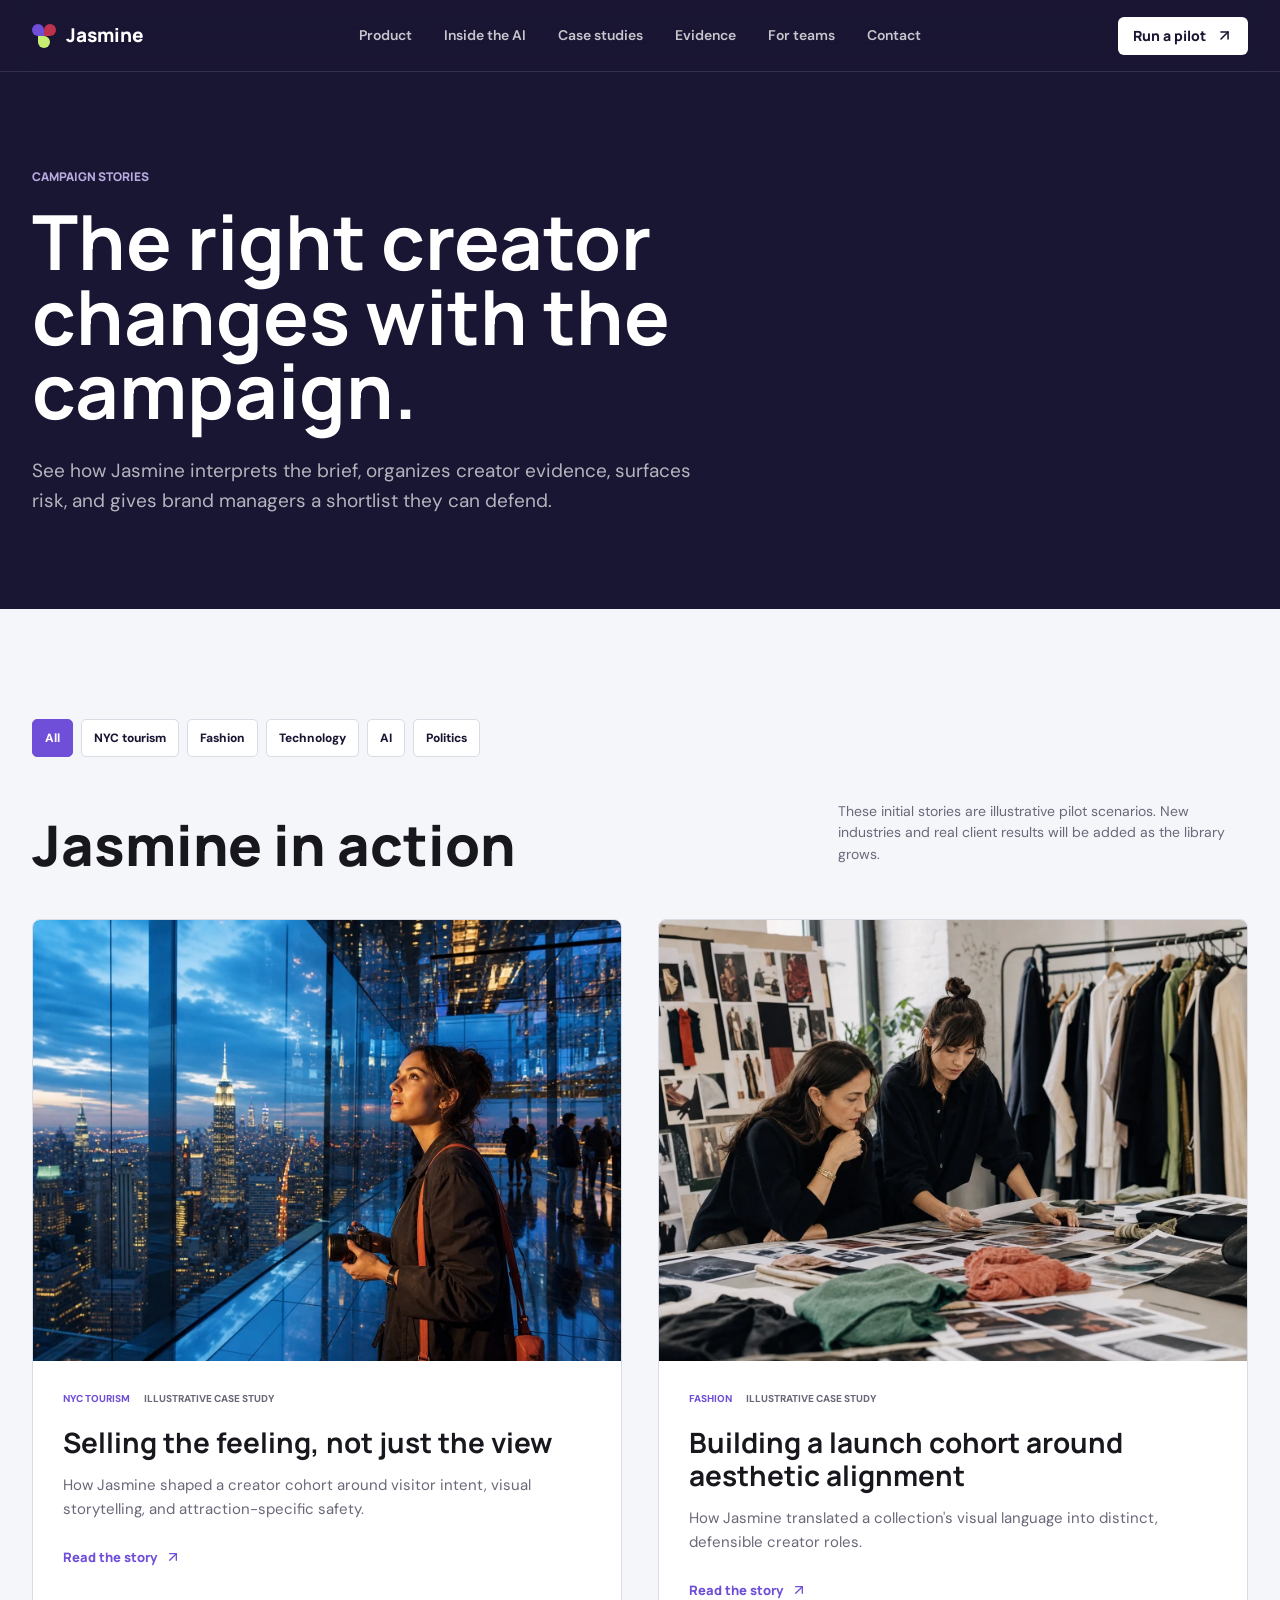
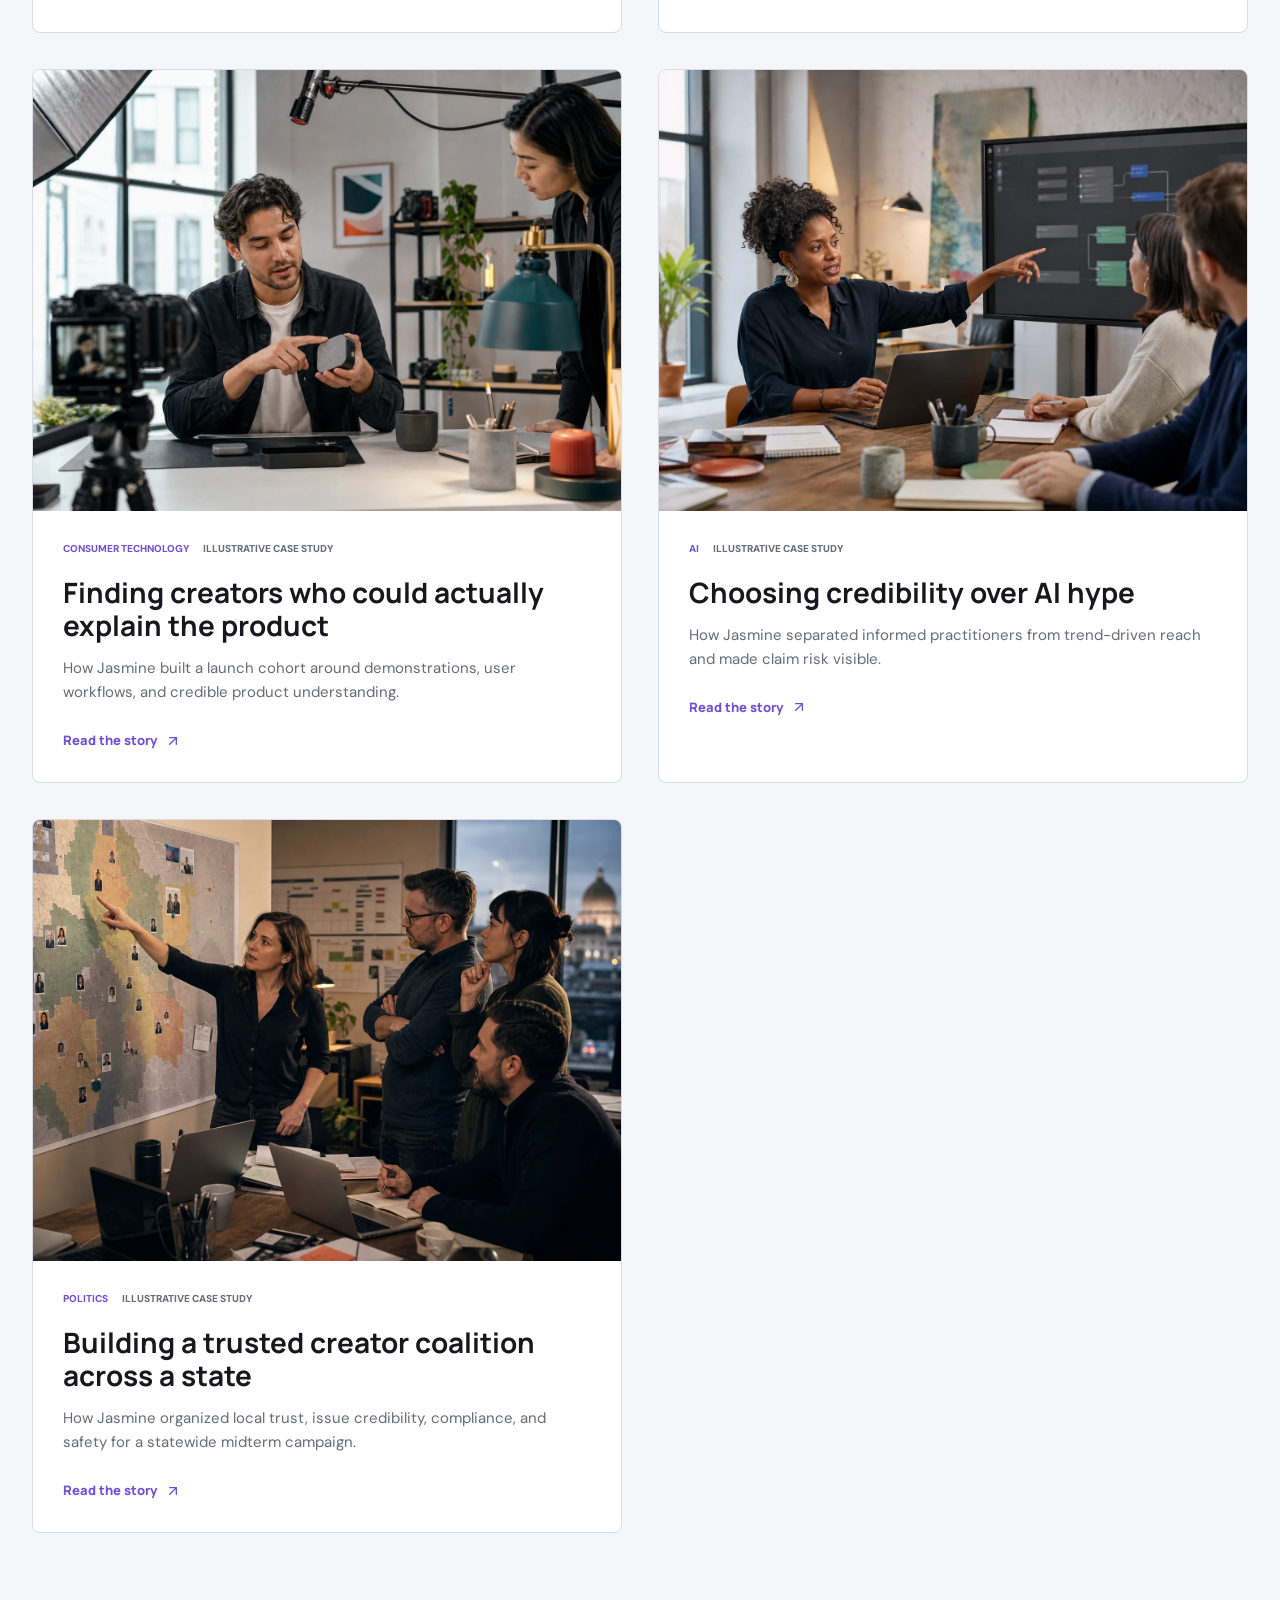
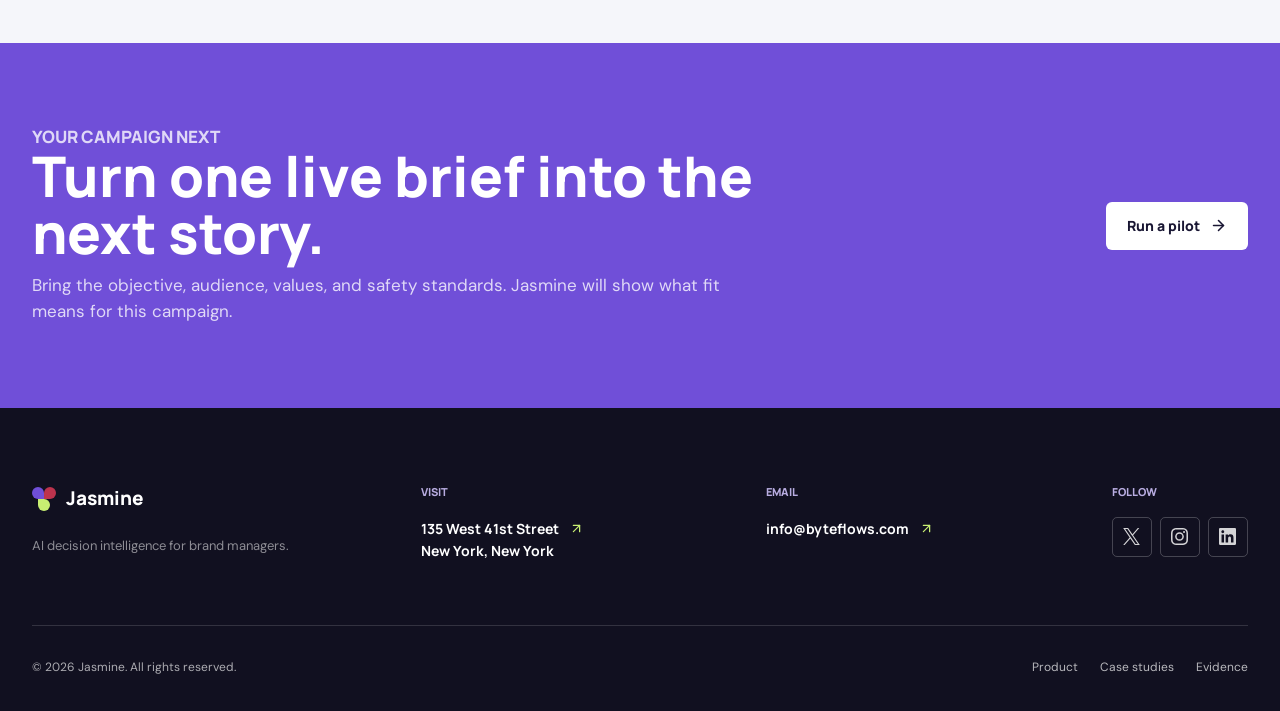
==== commit d55fdf07: "Add political campaign case study" ====
--- a/case-studies/index.html
+++ b/case-studies/index.html
@@ -54,6 +54,7 @@
           <a href="#fashion">Fashion</a>
           <a href="#technology">Technology</a>
           <a href="#ai">AI</a>
+          <a href="#politics">Politics</a>
         </div>
 
         <div class="case-library-intro reveal">
@@ -109,6 +110,18 @@
               <a class="text-link" href="ai.html">Read the story <i data-lucide="arrow-up-right"></i></a>
             </div>
           </article>
+
+          <article class="case-card reveal" id="politics">
+            <a class="case-card-image" href="politics.html" aria-label="Read the political campaign case study">
+              <img src="../assets/case-studies/political-statewide-coalition.webp" alt="A politically neutral campaign communications team reviewing a regional creator map" width="1448" height="1086" loading="lazy" />
+            </a>
+            <div class="case-card-copy">
+              <div class="case-card-meta"><span>Politics</span><span>Illustrative case study</span></div>
+              <h3><a href="politics.html">Building a trusted creator coalition across a state</a></h3>
+              <p>How Jasmine organized local trust, issue credibility, compliance, and safety for a statewide midterm campaign.</p>
+              <a class="text-link" href="politics.html">Read the story <i data-lucide="arrow-up-right"></i></a>
+            </div>
+          </article>
         </div>
       </section>
 
--- a/styles.css
+++ b/styles.css
@@ -1915,6 +1915,13 @@
   color: #50505e;
   font-size: 17px;
   line-height: 1.75;
+}
+
+.case-story-copy > p a {
+  color: var(--purple);
+  font-weight: 700;
+  text-decoration: underline;
+  text-underline-offset: 3px;
 }
 
 .case-story-copy > p:first-child {
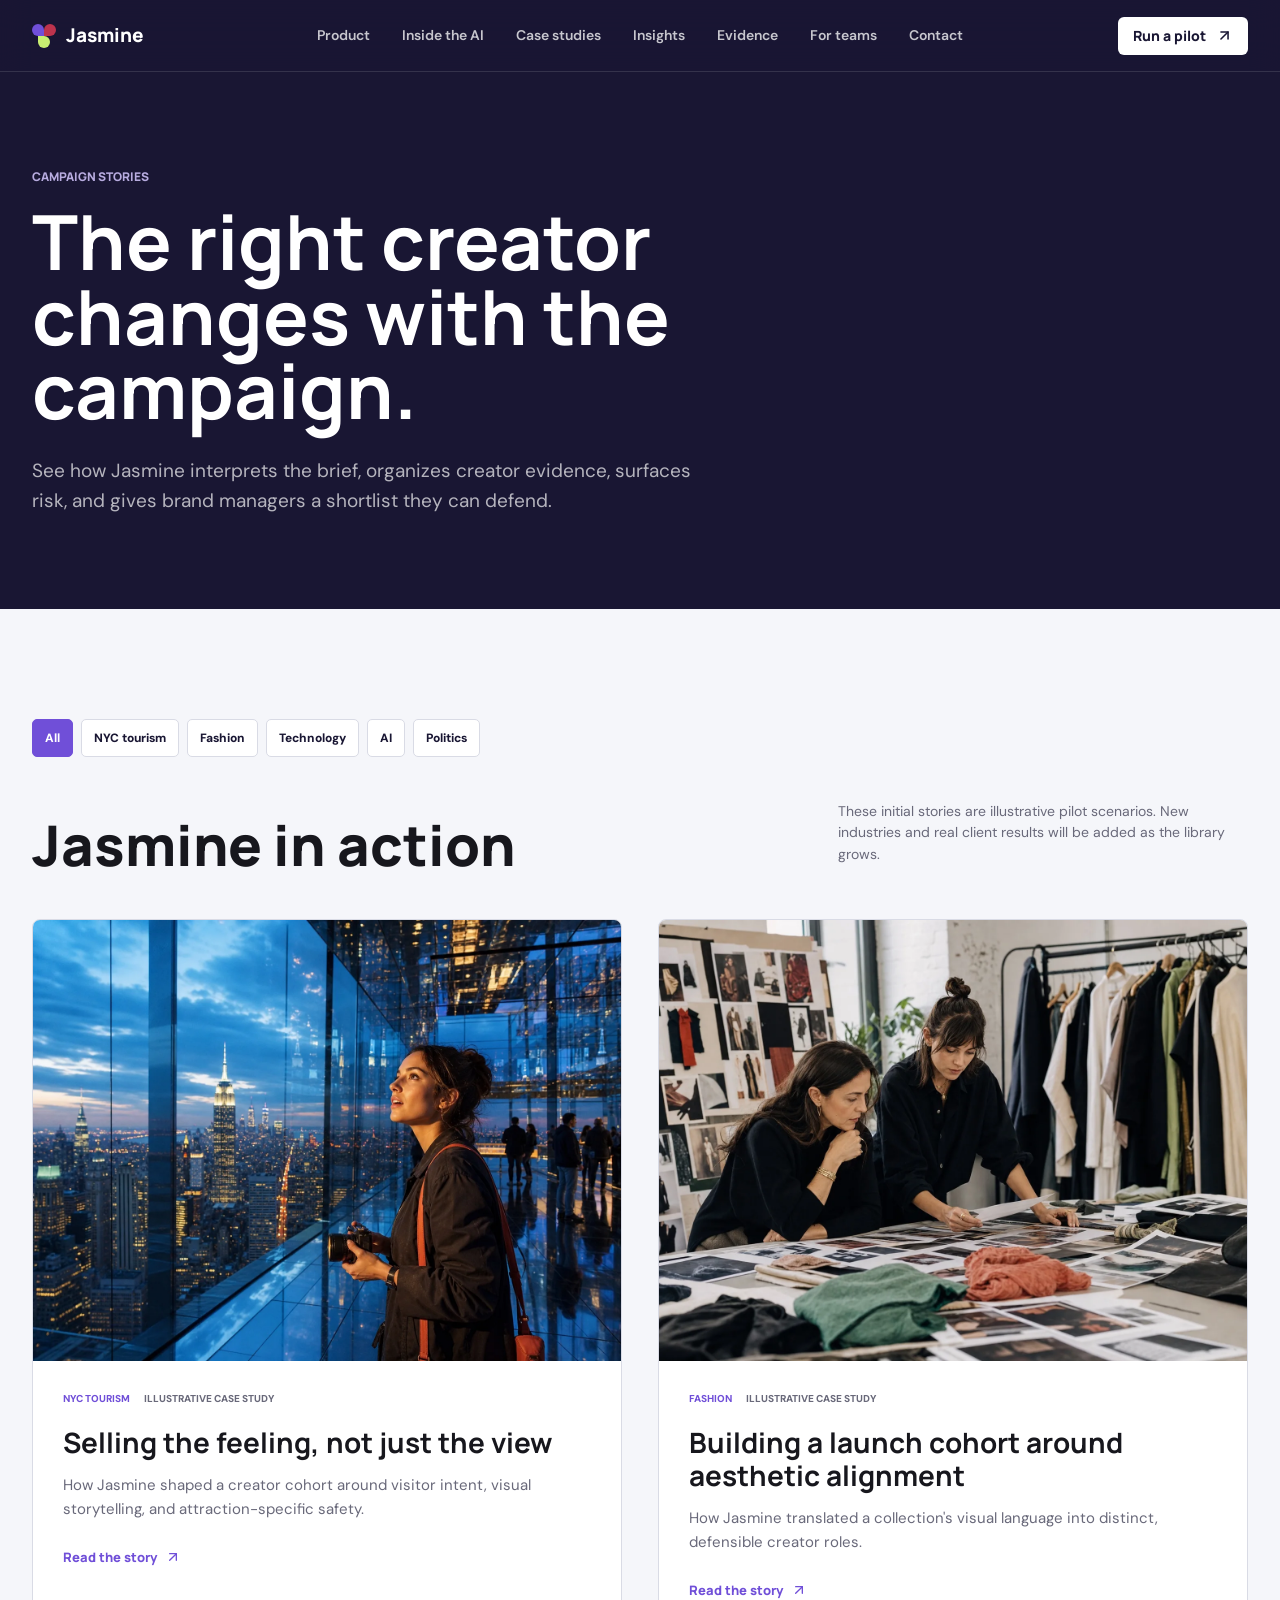
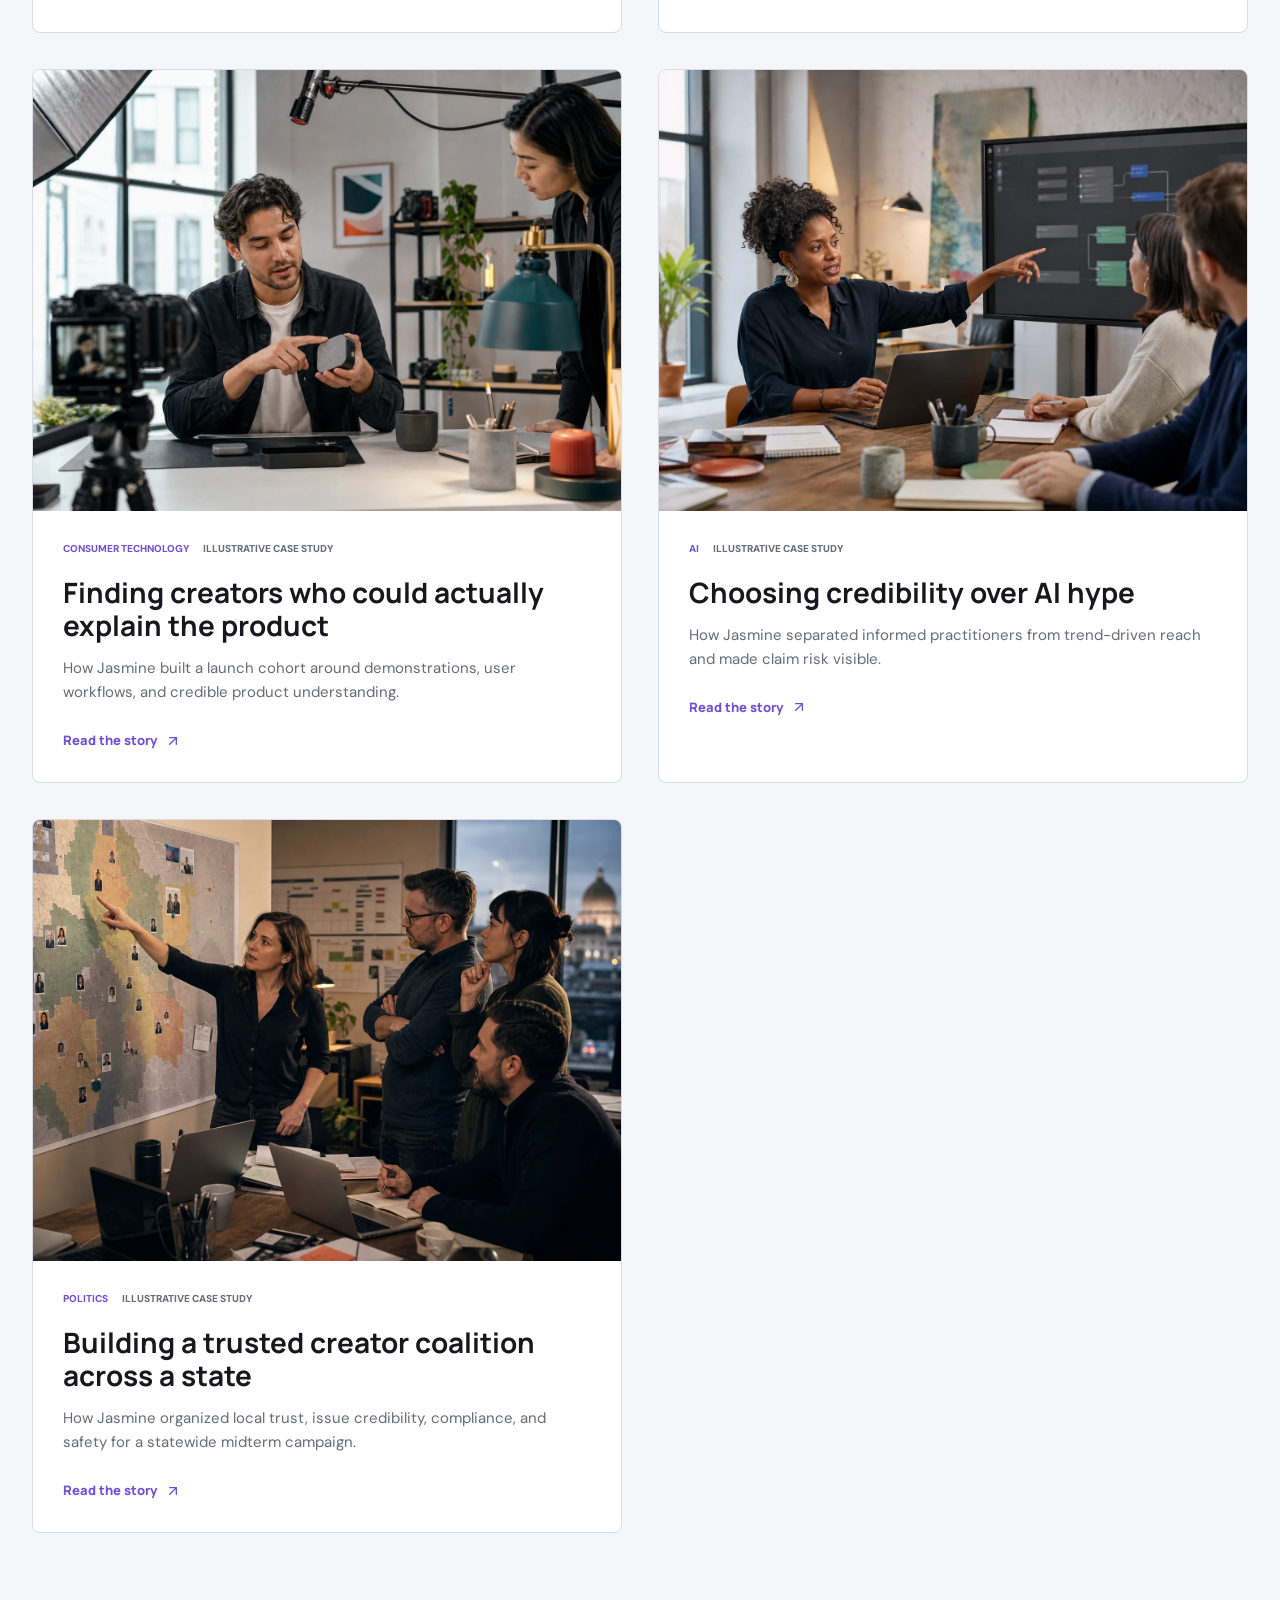
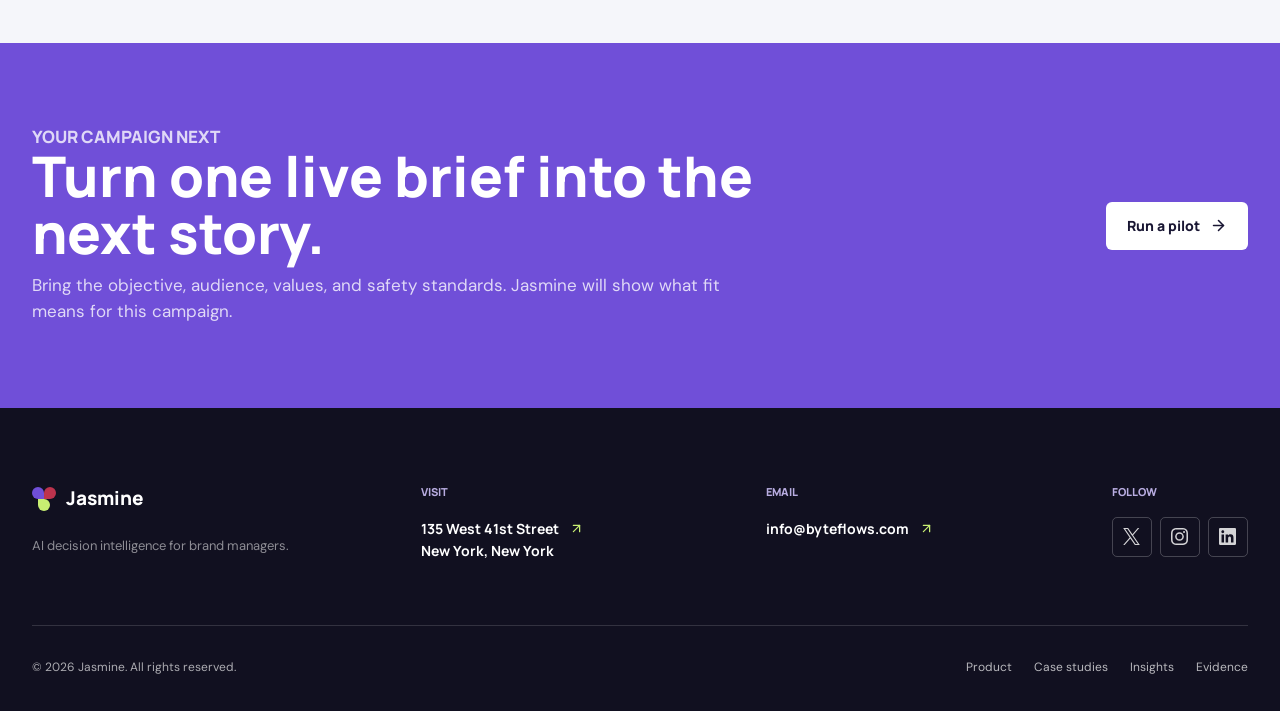
==== commit 4ddc66a9: "Add public-interest insights article" ====
--- a/case-studies/index.html
+++ b/case-studies/index.html
@@ -33,6 +33,7 @@
         <a href="../index.html#product">Product</a>
         <a href="../index.html#ai">Inside the AI</a>
         <a href="./" aria-current="page">Case studies</a>
+        <a href="../insights/">Insights</a>
         <a href="../index.html#evidence">Evidence</a>
         <a href="../index.html#partners">For teams</a>
         <a href="#contact">Contact</a>
@@ -162,7 +163,7 @@
       </div>
       <div class="footer-bottom">
         <p>&copy; 2026 Jasmine. All rights reserved.</p>
-        <div><a href="../index.html#product">Product</a><a href="./">Case studies</a><a href="../index.html#evidence">Evidence</a></div>
+        <div><a href="../index.html#product">Product</a><a href="./">Case studies</a><a href="../insights/">Insights</a><a href="../index.html#evidence">Evidence</a></div>
       </div>
     </footer>
   </body>
--- a/styles.css
+++ b/styles.css
@@ -2051,6 +2051,109 @@
   display: flex;
   gap: 10px;
   flex-wrap: wrap;
+}
+
+.insights-library-grid {
+  display: grid;
+  grid-template-columns: minmax(0, 780px);
+}
+
+.insight-preview-section {
+  display: grid;
+  grid-template-columns: minmax(0, 1.08fr) minmax(320px, 0.92fr);
+  gap: 72px;
+  padding: 110px max(32px, calc((100vw - var(--page)) / 2));
+  background: var(--white);
+  align-items: center;
+}
+
+.insight-preview-image {
+  overflow: hidden;
+  aspect-ratio: 4 / 3;
+  border-radius: var(--radius);
+}
+
+.insight-preview-image img {
+  width: 100%;
+  height: 100%;
+  object-fit: cover;
+  transition: transform 360ms ease;
+}
+
+.insight-preview-image:hover img,
+.insight-preview-image:focus-visible img {
+  transform: scale(1.025);
+}
+
+.insight-preview-copy h2 {
+  max-width: 560px;
+  font-size: 50px;
+}
+
+.insight-preview-copy > p:not(.eyebrow) {
+  max-width: 540px;
+  margin-bottom: 26px;
+  color: var(--muted);
+  font-size: 18px;
+  line-height: 1.65;
+}
+
+.insight-byline {
+  display: flex;
+  gap: 14px 28px;
+  padding: 18px max(32px, calc((100vw - var(--page)) / 2));
+  color: var(--muted);
+  background: var(--white);
+  border-bottom: 1px solid var(--line);
+  font-size: 12px;
+  font-weight: 700;
+  flex-wrap: wrap;
+}
+
+.insight-byline span + span::before {
+  margin-right: 28px;
+  color: var(--purple-light);
+  content: "/";
+}
+
+.insight-process {
+  display: grid;
+  margin-top: 34px;
+  border-top: 1px solid var(--line);
+}
+
+.insight-process article {
+  display: grid;
+  grid-template-columns: 44px minmax(0, 1fr);
+  gap: 18px;
+  padding: 24px 0;
+  border-bottom: 1px solid var(--line);
+}
+
+.insight-process article > span {
+  display: grid;
+  width: 34px;
+  height: 34px;
+  color: var(--ink);
+  background: var(--lime);
+  border-radius: 50%;
+  font-size: 12px;
+  font-weight: 800;
+  place-items: center;
+}
+
+.insight-process strong {
+  display: block;
+  margin-bottom: 6px;
+  font-family: "Manrope", Arial, sans-serif;
+  font-size: 17px;
+}
+
+.insight-process p {
+  margin: 0;
+  color: var(--muted);
+  font-size: 15px;
+  line-height: 1.6;
 }
 
 .pilot-section {
@@ -2642,7 +2745,8 @@
   .case-preview-heading,
   .case-library-intro,
   .case-story-section,
-  .case-next-section {
+  .case-next-section,
+  .insight-preview-section {
     grid-template-columns: 1fr;
   }
 
@@ -2705,6 +2809,15 @@
     padding: 72px 24px;
   }
 
+  .insight-preview-section {
+    gap: 38px;
+    padding: 84px 20px;
+  }
+
+  .insight-preview-copy h2 {
+    font-size: 42px;
+  }
+
   .site-footer {
     padding: 64px 24px 26px;
   }
@@ -2919,6 +3032,19 @@
 
   .case-study-hero > img {
     object-position: 60% 50%;
+  }
+
+  .insight-story-hero > img {
+    object-position: 50% 50%;
+  }
+
+  .insight-byline {
+    padding-right: 20px;
+    padding-left: 20px;
+  }
+
+  .insight-preview-copy h2 {
+    font-size: 36px;
   }
 
   .case-snapshot {
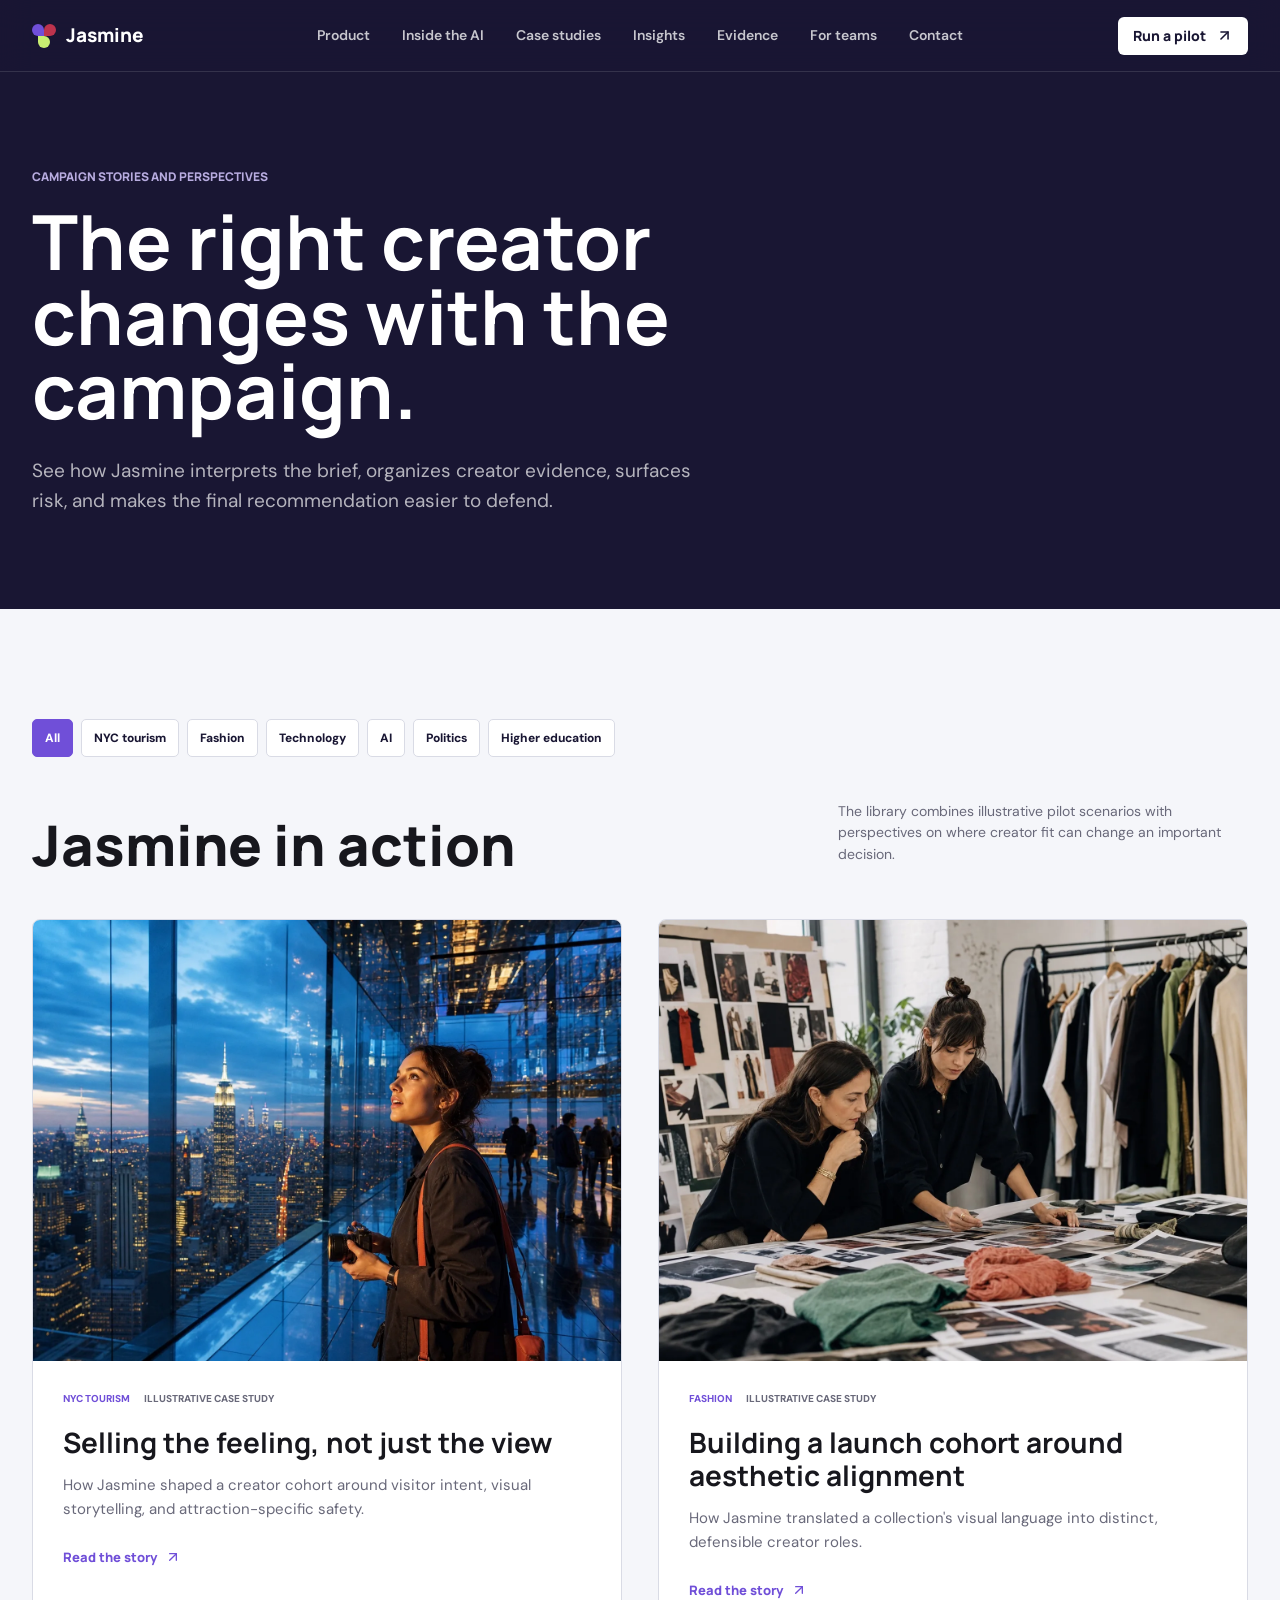
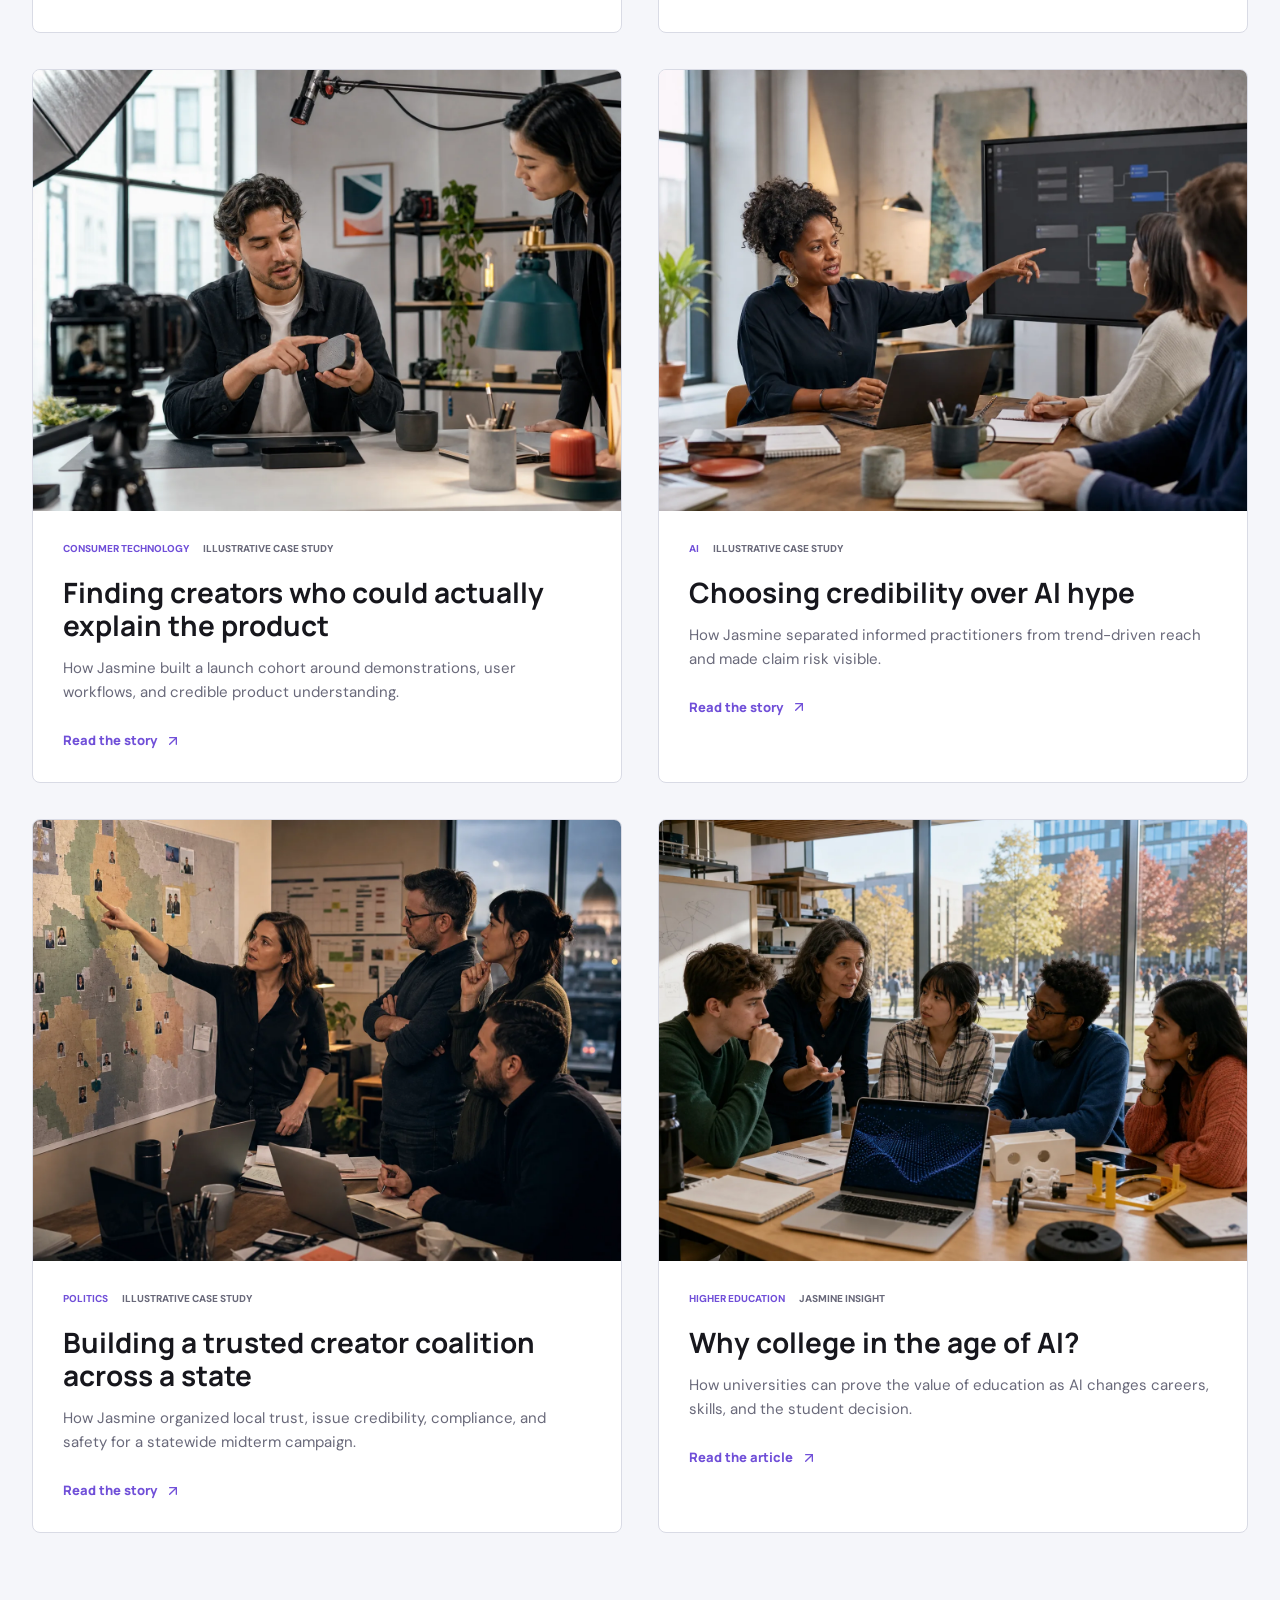
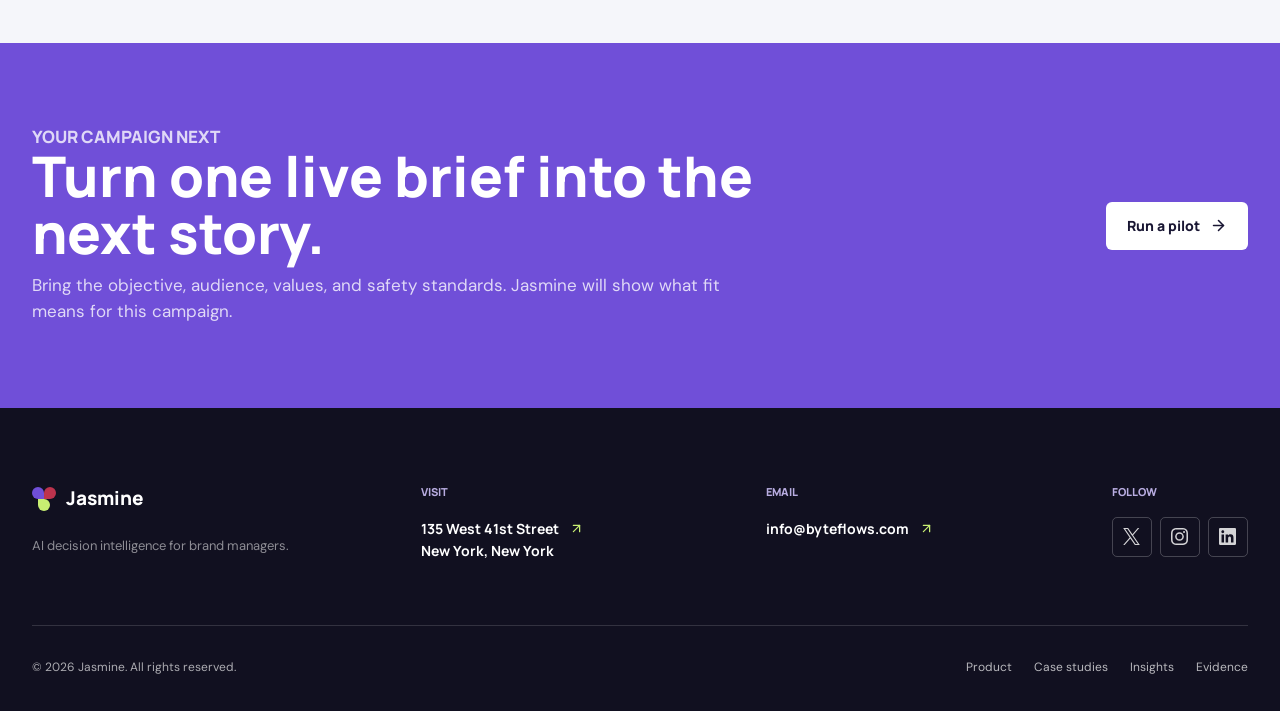
==== commit 695530ad: "Move higher education feature to case studies" ====
--- a/case-studies/index.html
+++ b/case-studies/index.html
@@ -3,12 +3,12 @@
   <head>
     <meta charset="UTF-8" />
     <meta name="viewport" content="width=device-width, initial-scale=1.0" />
-    <meta name="description" content="Explore illustrative Jasmine case studies showing how campaign context becomes an explainable creator shortlist." />
+    <meta name="description" content="Explore Jasmine case studies and sector perspectives showing how campaign context becomes an explainable creator decision." />
     <meta name="robots" content="index, follow" />
     <meta name="theme-color" content="#191633" />
     <meta property="og:type" content="website" />
     <meta property="og:title" content="Case Studies | Jasmine" />
-    <meta property="og:description" content="Campaign stories about choosing creators for fit, audience relevance, and safety." />
+    <meta property="og:description" content="Campaign stories and sector perspectives about choosing creators for fit, audience relevance, and safety." />
     <meta property="og:image" content="https://ashehu.github.io/jasmine-ai/assets/case-studies/nyc-attraction-creator-fit.webp" />
     <meta name="twitter:card" content="summary_large_image" />
     <link rel="canonical" href="https://ashehu.github.io/jasmine-ai/case-studies/" />
@@ -43,9 +43,9 @@
 
     <main>
       <section class="case-library-hero" aria-labelledby="library-title">
-        <p class="eyebrow">Campaign stories</p>
+        <p class="eyebrow">Campaign stories and perspectives</p>
         <h1 id="library-title">The right creator changes with the campaign.</h1>
-        <p>See how Jasmine interprets the brief, organizes creator evidence, surfaces risk, and gives brand managers a shortlist they can defend.</p>
+        <p>See how Jasmine interprets the brief, organizes creator evidence, surfaces risk, and makes the final recommendation easier to defend.</p>
       </section>
 
       <section class="case-library-section" id="cases" aria-labelledby="cases-title">
@@ -56,11 +56,12 @@
           <a href="#technology">Technology</a>
           <a href="#ai">AI</a>
           <a href="#politics">Politics</a>
+          <a href="#higher-education">Higher education</a>
         </div>
 
         <div class="case-library-intro reveal">
           <h2 id="cases-title">Jasmine in action</h2>
-          <p>These initial stories are illustrative pilot scenarios. New industries and real client results will be added as the library grows.</p>
+          <p>The library combines illustrative pilot scenarios with perspectives on where creator fit can change an important decision.</p>
         </div>
 
         <div class="case-library-grid">
@@ -123,6 +124,18 @@
               <a class="text-link" href="politics.html">Read the story <i data-lucide="arrow-up-right"></i></a>
             </div>
           </article>
+
+          <article class="case-card reveal" id="higher-education">
+            <a class="case-card-image" href="../insights/higher-education-ai.html" aria-label="Read the higher-education insight about the value of college in the age of AI">
+              <img src="../assets/insights/higher-education-ai-value.webp" alt="Students and a professor discussing an applied AI project in a university innovation studio" width="1448" height="1086" loading="lazy" />
+            </a>
+            <div class="case-card-copy">
+              <div class="case-card-meta"><span>Higher education</span><span>Jasmine insight</span></div>
+              <h3><a href="../insights/higher-education-ai.html">Why college in the age of AI?</a></h3>
+              <p>How universities can prove the value of education as AI changes careers, skills, and the student decision.</p>
+              <a class="text-link" href="../insights/higher-education-ai.html">Read the article <i data-lucide="arrow-up-right"></i></a>
+            </div>
+          </article>
         </div>
       </section>
 
--- a/styles.css
+++ b/styles.css
@@ -2055,47 +2055,8 @@
 
 .insights-library-grid {
   display: grid;
-  grid-template-columns: minmax(0, 780px);
-}
-
-.insight-preview-section {
-  display: grid;
-  grid-template-columns: minmax(0, 1.08fr) minmax(320px, 0.92fr);
-  gap: 72px;
-  padding: 110px max(32px, calc((100vw - var(--page)) / 2));
-  background: var(--white);
-  align-items: center;
-}
-
-.insight-preview-image {
-  overflow: hidden;
-  aspect-ratio: 4 / 3;
-  border-radius: var(--radius);
-}
-
-.insight-preview-image img {
-  width: 100%;
-  height: 100%;
-  object-fit: cover;
-  transition: transform 360ms ease;
-}
-
-.insight-preview-image:hover img,
-.insight-preview-image:focus-visible img {
-  transform: scale(1.025);
-}
-
-.insight-preview-copy h2 {
-  max-width: 560px;
-  font-size: 50px;
-}
-
-.insight-preview-copy > p:not(.eyebrow) {
-  max-width: 540px;
-  margin-bottom: 26px;
-  color: var(--muted);
-  font-size: 18px;
-  line-height: 1.65;
+  grid-template-columns: repeat(2, minmax(0, 1fr));
+  gap: 36px;
 }
 
 .insight-byline {
@@ -2154,6 +2115,14 @@
   color: var(--muted);
   font-size: 15px;
   line-height: 1.6;
+}
+
+.higher-ed-story-hero .case-study-hero-content {
+  max-width: 1040px;
+}
+
+.higher-ed-story-hero h1 {
+  max-width: 1040px;
 }
 
 .pilot-section {
@@ -2745,8 +2714,7 @@
   .case-preview-heading,
   .case-library-intro,
   .case-story-section,
-  .case-next-section,
-  .insight-preview-section {
+  .case-next-section {
     grid-template-columns: 1fr;
   }
 
@@ -2809,15 +2777,6 @@
     padding: 72px 24px;
   }
 
-  .insight-preview-section {
-    gap: 38px;
-    padding: 84px 20px;
-  }
-
-  .insight-preview-copy h2 {
-    font-size: 42px;
-  }
-
   .site-footer {
     padding: 64px 24px 26px;
   }
@@ -2999,7 +2958,8 @@
   }
 
   .case-preview-grid,
-  .case-library-grid {
+  .case-library-grid,
+  .insights-library-grid {
     grid-template-columns: 1fr;
   }
 
@@ -3041,10 +3001,6 @@
   .insight-byline {
     padding-right: 20px;
     padding-left: 20px;
-  }
-
-  .insight-preview-copy h2 {
-    font-size: 36px;
   }
 
   .case-snapshot {
